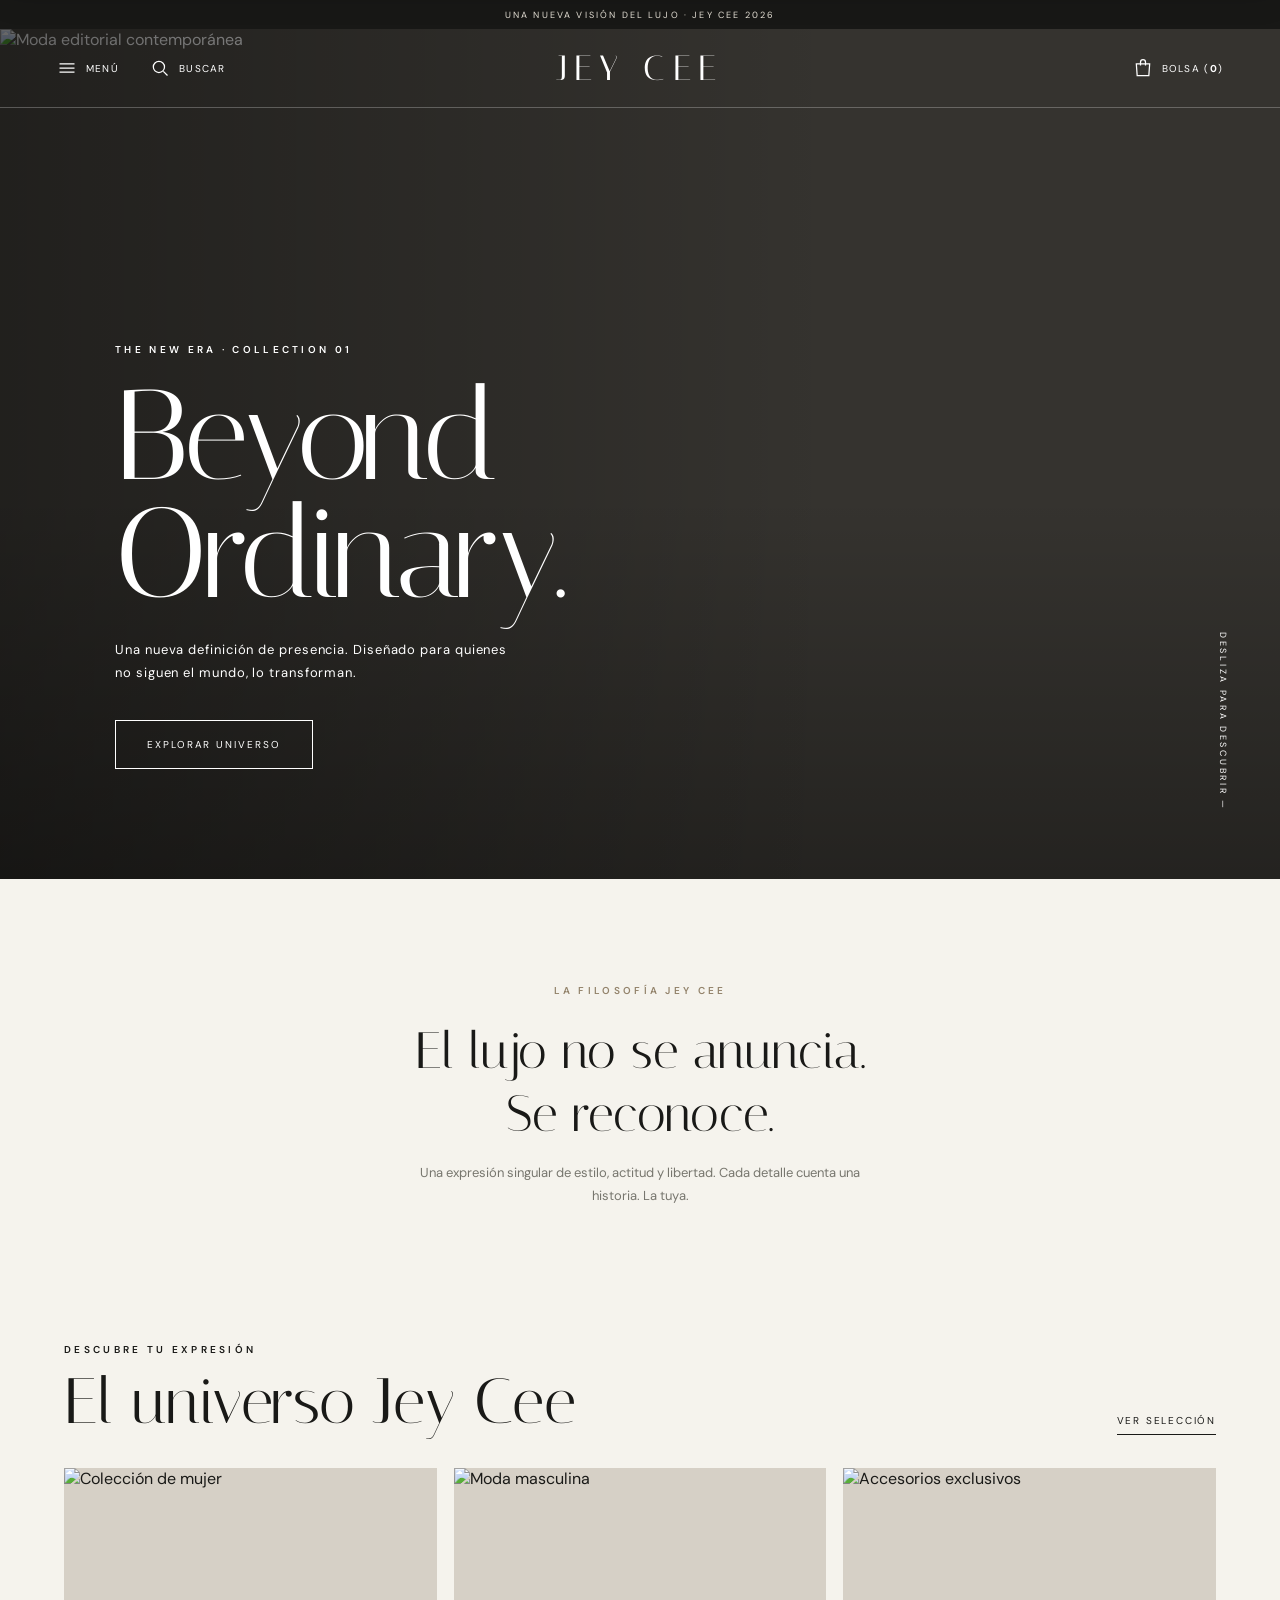
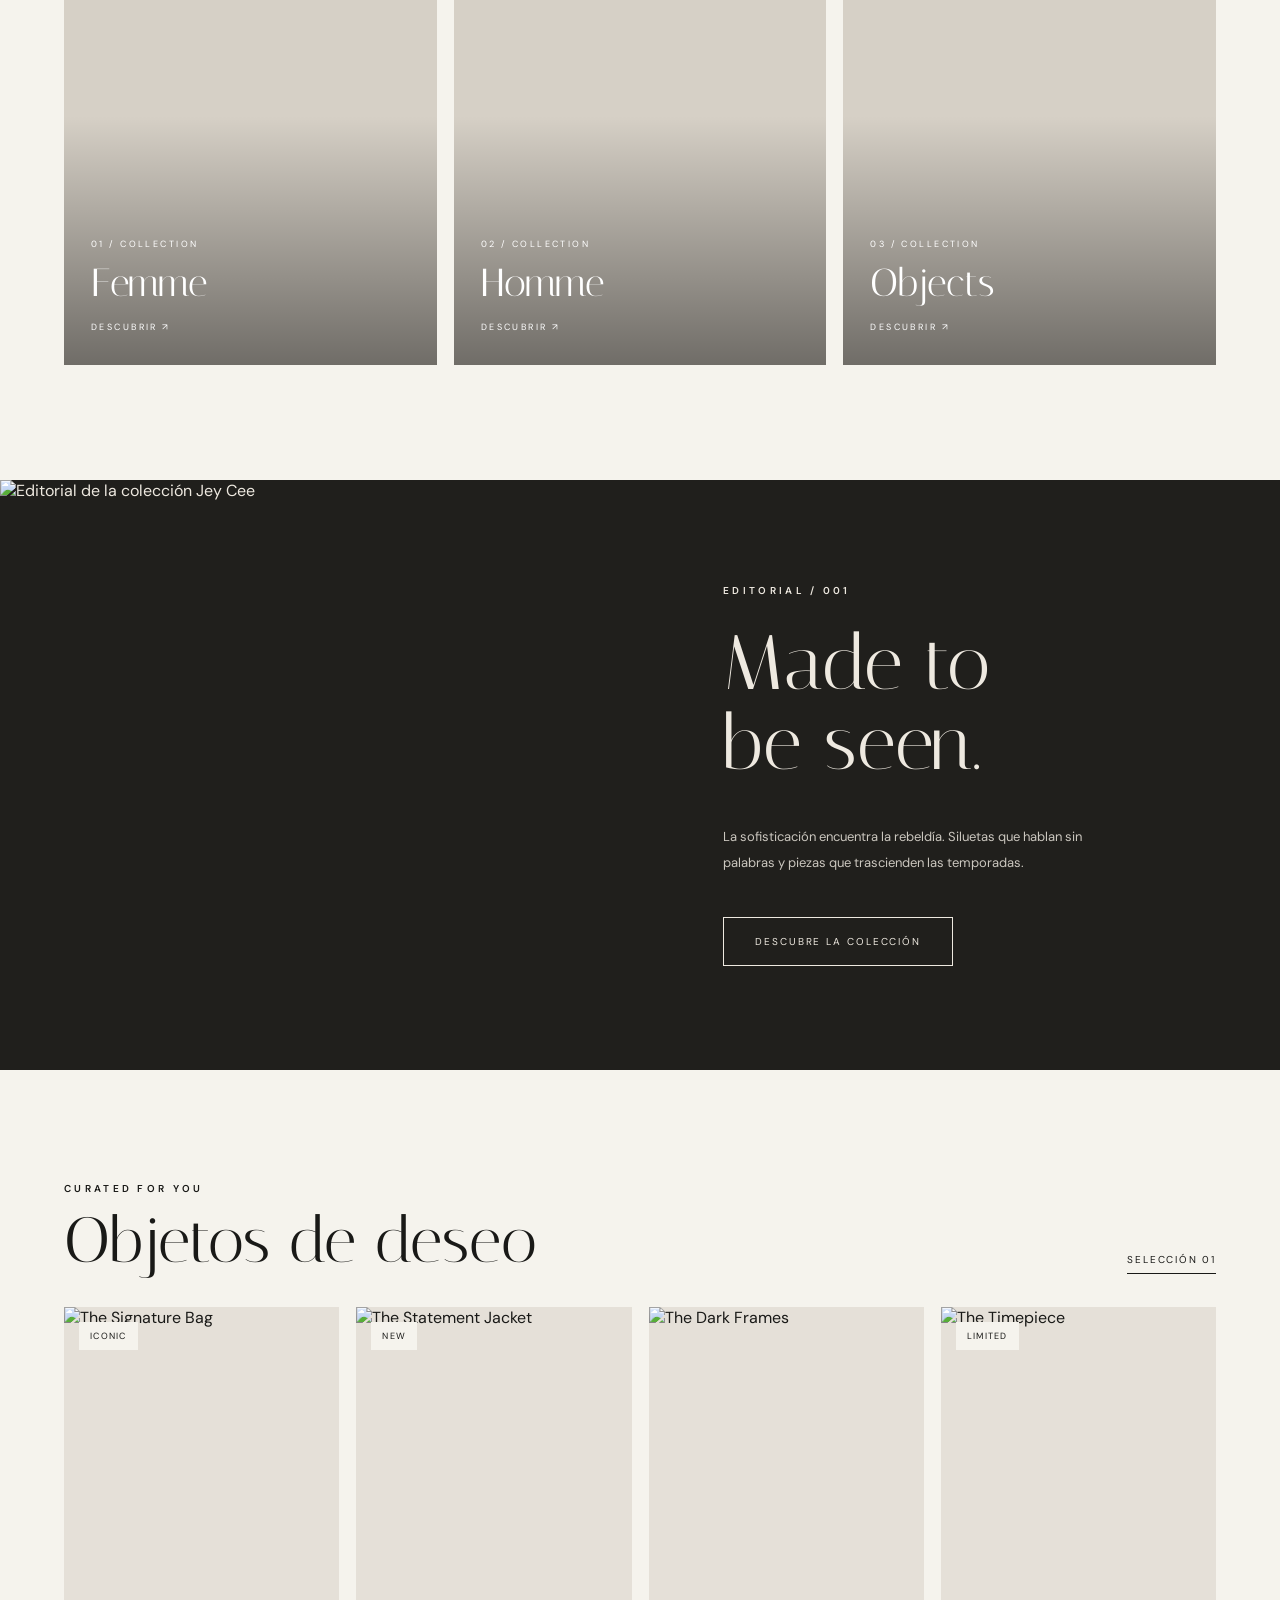
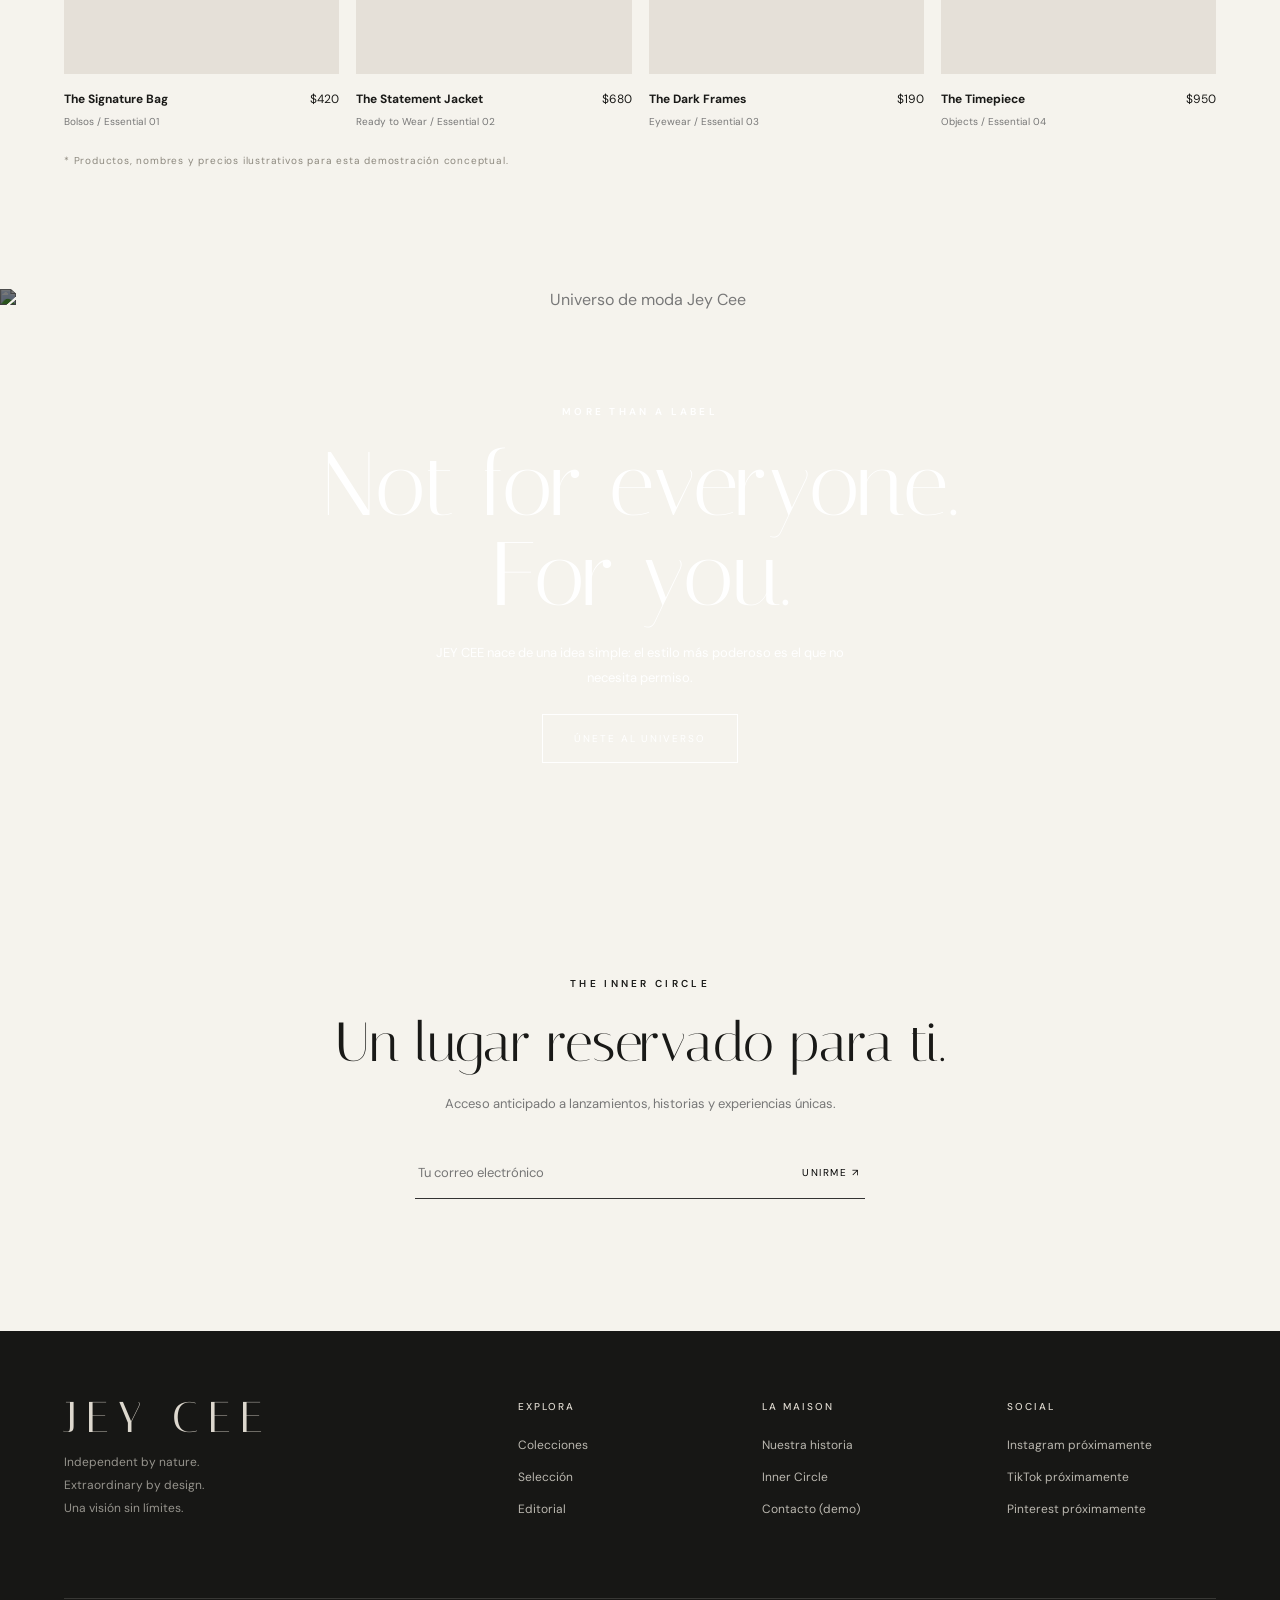
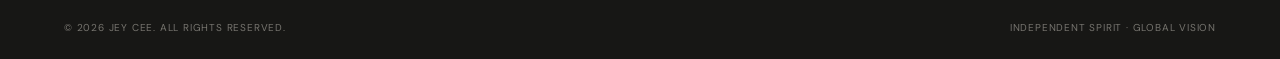
==== index.html @ bf893612 "Rename jey-cee.html to index.html" ====
<!DOCTYPE html>
<html lang="es">
<head>
<meta charset="UTF-8"><meta name="viewport" content="width=device-width, initial-scale=1"><meta name="theme-color" content="#11110f">
<title>JEY CEE — Beyond Ordinary</title>
<link rel="preconnect" href="https://fonts.googleapis.com"><link rel="preconnect" href="https://fonts.gstatic.com" crossorigin>
<link href="https://fonts.googleapis.com/css2?family=DM+Sans:wght@300;400;500;600;700&family=Italiana&display=swap" rel="stylesheet">
<style>
:root{--ink:#191917;--cream:#f5f3ed;--muted:#77766e;--line:#dedbd3;--accent:#b29a6b}*{box-sizing:border-box}html{scroll-behavior:smooth}body{margin:0;background:var(--cream);color:var(--ink);font-family:'DM Sans',sans-serif}button,a,input{font:inherit}button{cursor:pointer}a{color:inherit;text-decoration:none}img{display:block;width:100%;height:100%;object-fit:cover}.announcement{height:29px;background:#181816;color:#e7e2d7;display:flex;justify-content:center;align-items:center;font-size:9px;letter-spacing:.24em;text-transform:uppercase}.header{height:79px;position:absolute;top:29px;left:0;right:0;z-index:15;color:white;display:grid;grid-template-columns:1fr auto 1fr;align-items:center;padding:0 4.2%;border-bottom:1px solid rgba(255,255,255,.25)}.header.dark{position:fixed;top:0;background:rgba(20,20,19,.94);backdrop-filter:blur(18px);height:70px}.header-side{display:flex;gap:25px;align-items:center}.header-side.right{justify-content:flex-end}.iconbtn{border:0;background:none;color:inherit;padding:9px 3px;display:flex;align-items:center;gap:9px;font-size:10px;letter-spacing:.13em;text-transform:uppercase}.iconbtn svg{width:20px;height:20px;stroke:currentColor;fill:none;stroke-width:1.5}.wordmark{font-family:Italiana,serif;font-size:35px;letter-spacing:.21em;white-space:nowrap;line-height:1}.hero{height:min(850px,100svh);min-height:590px;position:relative;background:#35332f;overflow:hidden;color:white}.hero img{position:absolute;inset:0;filter:brightness(.65)}.hero:after{content:'';position:absolute;inset:0;background:linear-gradient(90deg,rgba(0,0,0,.38),transparent 65%),linear-gradient(0deg,rgba(0,0,0,.32),transparent 45%)}.hero-content{z-index:1;position:absolute;left:9%;bottom:13%;max-width:650px}.eyebrow{font-size:10px;font-weight:600;letter-spacing:.33em;text-transform:uppercase}.hero h1,.section-title,.editorial h2,.story h2{font-family:Italiana,serif;font-weight:400}.hero h1{font-size:clamp(68px,10vw,150px);line-height:.92;margin:21px 0 25px;letter-spacing:-.035em}.hero p{font-size:13px;line-height:1.8;letter-spacing:.07em;max-width:400px}.btn{display:inline-block;border:1px solid currentColor;background:none;color:inherit;padding:17px 31px;text-transform:uppercase;font-size:10px;letter-spacing:.19em;transition:.25s}.btn:hover{background:white;color:#161616;border-color:white}.hero .btn{margin-top:22px}.scroll-note{position:absolute;z-index:2;right:4%;bottom:8%;writing-mode:vertical-rl;font-size:9px;letter-spacing:.3em;text-transform:uppercase}.intro{padding:105px 7% 95px;text-align:center}.intro .eyebrow{color:#93836b}.intro h2{font-family:Italiana,serif;font-size:clamp(33px,4vw,57px);font-weight:400;line-height:1.23;max-width:900px;margin:23px auto 15px}.intro p{color:var(--muted);font-size:13px;line-height:1.8;max-width:490px;margin:auto}.section-head{display:flex;justify-content:space-between;align-items:end;margin-bottom:33px;gap:20px}.section-title{font-size:clamp(42px,5vw,70px);line-height:1.05;margin:12px 0 0}.underlink{font-size:10px;letter-spacing:.18em;text-transform:uppercase;border-bottom:1px solid;padding-bottom:7px;white-space:nowrap}.collections{padding:40px 5% 115px}.category-grid{display:grid;grid-template-columns:1fr 1fr 1fr;gap:17px}.category{position:relative;overflow:hidden;background:#d6d0c6;aspect-ratio:3/4}.category img{transition:transform .7s}.category:hover img{transform:scale(1.045)}.category:after{content:'';position:absolute;inset:50% 0 0;background:linear-gradient(transparent,rgba(0,0,0,.48))}.catlabel{position:absolute;bottom:30px;left:27px;color:#fff;z-index:1}.catlabel span{font-size:9px;letter-spacing:.27em}.catlabel h3{font-family:Italiana,serif;font-size:39px;font-weight:400;margin:8px 0}.editorial{display:grid;grid-template-columns:1fr 1fr;background:#201f1c;color:#eee9e0;min-height:590px}.editorial-photo{min-height:590px}.editorial-copy{padding:12% 13%;display:flex;flex-direction:column;justify-content:center}.editorial h2{font-size:clamp(55px,6vw,95px);line-height:1.04;margin:27px 0}.editorial p{font-size:13px;line-height:2;color:#cbc7bf;max-width:410px}.editorial .btn{align-self:flex-start;margin-top:28px}.products{padding:112px 5%}.product-grid{display:grid;grid-template-columns:repeat(4,1fr);gap:17px}.product-card{min-width:0}.product-img{aspect-ratio:3/4;background:#e5e0d8;overflow:hidden;position:relative}.product-img img{transition:transform .6s}.product-card:hover img{transform:scale(1.05)}.tag{position:absolute;top:15px;left:15px;background:#f5f3ed;padding:8px 11px;font-size:9px;letter-spacing:.14em;text-transform:uppercase}.quick{width:calc(100% - 24px);position:absolute;left:12px;bottom:12px;padding:13px;background:rgba(245,243,237,.93);border:none;text-transform:uppercase;font-size:9px;letter-spacing:.13em;transform:translateY(140%);transition:.25s}.product-card:hover .quick,.quick:focus{transform:translateY(0)}.product-meta{display:flex;justify-content:space-between;gap:10px;padding-top:17px;font-size:12px}.product-meta small{display:block;color:#777;font-size:10px;margin-top:8px}.story{height:590px;position:relative;color:#fff;display:flex;align-items:center;justify-content:center;text-align:center;overflow:hidden}.story img{position:absolute;inset:0;filter:brightness(.47)}.story article{position:relative;z-index:1;max-width:700px;padding:20px}.story h2{font-size:clamp(58px,7vw,99px);line-height:1;margin:22px 0}.story p{font-size:13px;line-height:1.9;max-width:410px;margin:0 auto 23px}.newsletter{padding:98px 6%;text-align:center}.newsletter h2{font-family:Italiana,serif;font-weight:400;font-size:55px;margin:20px 0}.newsletter p{color:#777;font-size:13px}.newsletter form{margin:35px auto 0;max-width:450px;display:flex;border-bottom:1px solid #333}.newsletter input{flex:1;min-width:0;border:0;outline:0;background:transparent;padding:17px 3px;font-size:13px}.newsletter button{border:0;background:none;text-transform:uppercase;letter-spacing:.15em;font-size:10px}.message{min-height:22px;font-size:12px;color:#6d5d40;margin-top:12px}.footer{background:#171715;color:#ddd8ce;padding:65px 5% 25px}.footer-grid{display:grid;grid-template-columns:2fr 1fr 1fr 1fr;gap:35px}.footer .wordmark{display:inline-block;font-size:43px}.footer p{font-size:12px;line-height:1.9;color:#96948d;max-width:310px}.footer h4{font-size:10px;letter-spacing:.2em;text-transform:uppercase;font-weight:500;margin:4px 0 24px}.footer a:not(.wordmark){display:block;font-size:12px;color:#bbb8b0;margin-bottom:16px}.footer-bottom{margin-top:65px;padding-top:22px;border-top:1px solid #383835;display:flex;justify-content:space-between;color:#77756f;font-size:10px;letter-spacing:.08em}.overlay{position:fixed;inset:0;background:rgba(0,0,0,.55);z-index:25;opacity:0;pointer-events:none;transition:.3s}.overlay.open{opacity:1;pointer-events:auto}.drawer{position:fixed;z-index:26;top:0;bottom:0;left:0;background:#f5f3ed;width:min(440px,92vw);padding:30px 38px;transform:translateX(-103%);transition:.35s;overflow:auto}.drawer.open{transform:translateX(0)}.drawer.cart{left:auto;right:0;transform:translateX(103%)}.drawer.cart.open{transform:translateX(0)}.drawer-top{display:flex;justify-content:space-between;align-items:center;padding-bottom:30px;border-bottom:1px solid var(--line)}.drawer-top .wordmark{font-size:26px}.close{border:0;background:transparent;font-size:30px;font-weight:300}.navlinks{display:flex;flex-direction:column;margin-top:40px}.navlinks a{font-family:Italiana,serif;font-size:39px;padding:16px 0;border-bottom:1px solid var(--line)}.navlinks a:hover{color:#a38d68}.drawer-note{font-size:11px;color:#8a857d;margin-top:55px;line-height:1.8}.cartlist{padding-top:25px}.cartrow{display:grid;grid-template-columns:76px 1fr auto;gap:13px;align-items:center;margin-bottom:20px;font-size:12px}.cartrow img{height:100px}.cartrow button{border:0;background:none;text-decoration:underline;font-size:10px;color:#777}.cart-total{border-top:1px solid var(--line);padding-top:20px;display:flex;justify-content:space-between;font-size:13px}.cart-hint{font-size:11px;color:#777;line-height:1.6}.searchbar{position:fixed;top:0;left:0;right:0;z-index:30;background:#f5f3ed;padding:35px 6%;transform:translateY(-110%);transition:.3s;box-shadow:0 12px 30px #0002}.searchbar.open{transform:translateY(0)}.searchbar form{display:flex;gap:15px}.searchbar input{flex:1;border:0;background:transparent;border-bottom:1px solid #999;padding:14px;font-size:19px;outline:none}.searchbar button{border:0;background:transparent}.results{font-size:12px;padding-top:18px;color:#777}.results a{display:block;padding:9px 0;color:#222}body.lock{overflow:hidden}@media(max-width:800px){.header{height:68px;padding:0 20px}.header-side{gap:9px}.iconbtn span{display:none}.wordmark{font-size:27px}.hero{min-height:640px;height:90svh}.hero img{object-position:59% center}.hero-content{left:7%;bottom:12%}.hero h1{font-size:83px}.intro{padding:80px 6%}.category-grid{grid-template-columns:1fr 1fr}.category:last-child{grid-column:1/-1;aspect-ratio:1.5}.catlabel h3{font-size:31px}.editorial{grid-template-columns:1fr}.editorial-photo{min-height:430px;height:430px}.editorial-copy{padding:75px 8%}.product-grid{grid-template-columns:1fr 1fr}.quick{transform:none}.footer-grid{grid-template-columns:1fr 1fr}.footer-grid>div:first-child{grid-column:1/-1}.section-head{align-items:start}.story{height:500px}}@media(max-width:480px){.category-grid{grid-template-columns:1fr}.category,.category:last-child{grid-column:auto;aspect-ratio:4/5}.product-grid{gap:11px}.product-meta{font-size:11px;flex-direction:column;gap:4px}.products{padding:80px 5%}.collections{padding-bottom:80px}.section-title{font-size:43px}.hero h1{font-size:68px}.footer-grid{gap:22px}.footer-bottom{gap:14px;flex-direction:column}.newsletter h2{font-size:43px}}
</style>
</head>
<body>
<div class="announcement">Una nueva visión del lujo · Jey Cee 2026</div>
<header class="header" id="header"><div class="header-side"><button class="iconbtn" aria-label="Abrir menú" onclick="openDrawer('menu')"><svg viewBox="0 0 24 24"><path d="M3 7h18M3 12h18M3 17h18"/></svg><span>Menú</span></button><button class="iconbtn" aria-label="Buscar" onclick="toggleSearch(true)"><svg viewBox="0 0 24 24"><circle cx="10.7" cy="10.7" r="6.7"/><path d="m16 16 5 5"/></svg><span>Buscar</span></button></div><a href="#inicio" class="wordmark">JEY CEE</a><div class="header-side right"><button class="iconbtn" aria-label="Mi selección" onclick="openDrawer('cart')"><svg viewBox="0 0 24 24"><path d="M4 7h16l-1 14H5L4 7ZM9 9V5a3 3 0 0 1 6 0v4"/></svg><span>Bolsa (<b id="count">0</b>)</span></button></div></header>
<main>
<section class="hero" id="inicio"><img src="https://images.unsplash.com/photo-1539109136881-3be0616acf4b?auto=format&fit=crop&w=2200&q=85" alt="Moda editorial contemporánea"><div class="hero-content"><div class="eyebrow">The new era · Collection 01</div><h1>Beyond<br>Ordinary.</h1><p>Una nueva definición de presencia. Diseñado para quienes no siguen el mundo, lo transforman.</p><a class="btn" href="#colecciones">Explorar universo</a></div><div class="scroll-note">Desliza para descubrir —</div></section>
<section class="intro"><div class="eyebrow">La filosofía Jey Cee</div><h2>El lujo no se anuncia.<br>Se reconoce.</h2><p>Una expresión singular de estilo, actitud y libertad. Cada detalle cuenta una historia. La tuya.</p></section>
<section class="collections" id="colecciones"><div class="section-head"><div><div class="eyebrow">Descubre tu expresión</div><h2 class="section-title">El universo Jey Cee</h2></div><a class="underlink" href="#productos">Ver selección</a></div><div class="category-grid"><a href="#productos" class="category"><img loading="lazy" src="https://images.unsplash.com/photo-1483985988355-763728e1935b?auto=format&fit=crop&w=850&q=85" alt="Colección de mujer"><div class="catlabel"><span>01 / COLLECTION</span><h3>Femme</h3><span>DESCUBRIR ↗</span></div></a><a href="#productos" class="category"><img loading="lazy" src="https://images.unsplash.com/photo-1617127365659-c47fa864d8bc?auto=format&fit=crop&w=850&q=85" alt="Moda masculina"><div class="catlabel"><span>02 / COLLECTION</span><h3>Homme</h3><span>DESCUBRIR ↗</span></div></a><a href="#productos" class="category"><img loading="lazy" src="https://images.unsplash.com/photo-1548036328-c9fa89d128fa?auto=format&fit=crop&w=850&q=85" alt="Accesorios exclusivos"><div class="catlabel"><span>03 / COLLECTION</span><h3>Objects</h3><span>DESCUBRIR ↗</span></div></a></div></section>
<section class="editorial" id="campana"><div class="editorial-photo"><img loading="lazy" src="https://images.unsplash.com/photo-1529139574466-a303027c1d8b?auto=format&fit=crop&w=1200&q=85" alt="Editorial de la colección Jey Cee"></div><div class="editorial-copy"><div class="eyebrow">Editorial / 001</div><h2>Made to<br>be seen.</h2><p>La sofisticación encuentra la rebeldía. Siluetas que hablan sin palabras y piezas que trascienden las temporadas.</p><a class="btn" href="#productos">Descubre la colección</a></div></section>
<section class="products" id="productos"><div class="section-head"><div><div class="eyebrow">Curated for you</div><h2 class="section-title">Objetos de deseo</h2></div><span class="underlink">Selección 01</span></div><div class="product-grid" id="productGrid"></div><p style="margin-top:26px;color:#8c887e;font-size:10px;letter-spacing:.08em">* Productos, nombres y precios ilustrativos para esta demostración conceptual.</p></section>
<section class="story" id="historia"><img loading="lazy" src="https://images.unsplash.com/photo-1483985988355-763728e1935b?auto=format&fit=crop&w=2000&q=85" alt="Universo de moda Jey Cee"><article><div class="eyebrow">More than a label</div><h2>Not for everyone.<br>For you.</h2><p>JEY CEE nace de una idea simple: el estilo más poderoso es el que no necesita permiso.</p><a class="btn" href="#newsletter">Únete al universo</a></article></section>
<section class="newsletter" id="newsletter"><div class="eyebrow">The inner circle</div><h2>Un lugar reservado para ti.</h2><p>Acceso anticipado a lanzamientos, historias y experiencias únicas.</p><form id="subscribe"><input required type="email" id="email" placeholder="Tu correo electrónico" aria-label="Correo electrónico"><button type="submit">Unirme ↗</button></form><div class="message" id="message"></div></section>
</main>
<footer class="footer"><div class="footer-grid"><div><a class="wordmark" href="#inicio">JEY CEE</a><p>Independent by nature.<br>Extraordinary by design.<br>Una visión sin límites.</p></div><div><h4>Explora</h4><a href="#colecciones">Colecciones</a><a href="#productos">Selección</a><a href="#campana">Editorial</a></div><div><h4>La maison</h4><a href="#historia">Nuestra historia</a><a href="#newsletter">Inner Circle</a><a href="mailto:hola@ejemplo.com">Contacto (demo)</a></div><div><h4>Social</h4><a href="#newsletter">Instagram próximamente</a><a href="#newsletter">TikTok próximamente</a><a href="#newsletter">Pinterest próximamente</a></div></div><div class="footer-bottom"><span>© 2026 JEY CEE. ALL RIGHTS RESERVED.</span><span>INDEPENDENT SPIRIT · GLOBAL VISION</span></div></footer>
<div class="overlay" id="overlay" onclick="closePanels()"></div>
<aside class="drawer" id="menu" aria-label="Navegación"><div class="drawer-top"><span class="wordmark">JEY CEE</span><button class="close" aria-label="Cerrar menú" onclick="closePanels()">×</button></div><nav class="navlinks"><a onclick="closePanels()" href="#inicio">Inicio</a><a onclick="closePanels()" href="#colecciones">Colecciones</a><a onclick="closePanels()" href="#productos">La selección</a><a onclick="closePanels()" href="#campana">Editorial</a><a onclick="closePanels()" href="#historia">La maison</a></nav><p class="drawer-note">El lujo es una forma de ser. No una regla que seguir.</p></aside>
<aside class="drawer cart" id="cart" aria-label="Bolsa de compras"><div class="drawer-top"><span style="font-size:17px;letter-spacing:.12em;text-transform:uppercase">Tu selección</span><button class="close" aria-label="Cerrar bolsa" onclick="closePanels()">×</button></div><div class="cartlist" id="cartlist"></div><div class="cart-total"><b>Total estimado</b><b id="total">$0</b></div><p class="cart-hint">Demostración visual: todavía no hay pagos ni pedidos reales.</p><button class="btn" style="background:#191917;color:#fff;width:100%;margin-top:15px" onclick="alert('Esta es una demostración. Para vender de verdad, conectaremos una tienda y una pasarela de pago.')">Continuar</button></aside>
<div class="searchbar" id="searchbar"><form onsubmit="runSearch(event)"><input id="searchinput" placeholder="¿Qué deseas descubrir?" aria-label="Buscar productos"><button type="submit">Buscar ↗</button><button type="button" onclick="toggleSearch(false)" aria-label="Cerrar búsqueda">✕</button></form><div class="results" id="results">Prueba: bolso, chaqueta, gafas, reloj</div></div>
<script>
const products=[{name:'The Signature Bag',sub:'Bolsos / Essential 01',price:420,img:'https://images.unsplash.com/photo-1584917865442-de89df76afd3?auto=format&fit=crop&w=750&q=85',tag:'Iconic'},{name:'The Statement Jacket',sub:'Ready to Wear / Essential 02',price:680,img:'https://images.unsplash.com/photo-1591047139829-d91aecb6caea?auto=format&fit=crop&w=750&q=85',tag:'New'},{name:'The Dark Frames',sub:'Eyewear / Essential 03',price:190,img:'https://images.unsplash.com/photo-1511499767150-a48a237f0083?auto=format&fit=crop&w=750&q=85',tag:''},{name:'The Timepiece',sub:'Objects / Essential 04',price:950,img:'https://images.unsplash.com/photo-1524592094714-0f0654e20314?auto=format&fit=crop&w=750&q=85',tag:'Limited'}];let cart=[];
const grid=document.getElementById('productGrid');grid.innerHTML=products.map((p,i)=>`<article class="product-card"><div class="product-img"><img loading="lazy" src="${p.img}" alt="${p.name}">${p.tag?`<span class="tag">${p.tag}</span>`:''}<button class="quick" onclick="addToCart(${i})">Añadir a la selección +</button></div><div class="product-meta"><div><b>${p.name}</b><small>${p.sub}</small></div><span>$${p.price}</span></div></article>`).join('');
function openDrawer(which){closePanels();document.getElementById(which).classList.add('open');document.getElementById('overlay').classList.add('open');document.body.classList.add('lock')}function closePanels(){document.querySelectorAll('.drawer,.overlay').forEach(x=>x.classList.remove('open'));document.body.classList.remove('lock')}function addToCart(i){cart.push(i);renderCart();openDrawer('cart')}function removeCart(i){cart.splice(i,1);renderCart()}function renderCart(){document.getElementById('count').textContent=cart.length;document.getElementById('cartlist').innerHTML=cart.length?cart.map((idx,i)=>`<div class="cartrow"><img src="${products[idx].img}" alt=""><div><b>${products[idx].name}</b><p>$${products[idx].price}</p><button onclick="removeCart(${i})">Quitar</button></div></div>`).join(''):'<p style="color:#777;font-size:13px">Tu bolsa está vacía. Descubre algo extraordinario.</p>';document.getElementById('total').textContent='$'+cart.reduce((n,idx)=>n+products[idx].price,0).toLocaleString('en-US')};renderCart();
function toggleSearch(open){document.getElementById('searchbar').classList.toggle('open',open);if(open)document.getElementById('searchinput').focus()}function runSearch(e){e.preventDefault();let q=document.getElementById('searchinput').value.toLowerCase().trim();let matches=products.filter(p=>(p.name+' '+p.sub).toLowerCase().includes(q));document.getElementById('results').innerHTML=matches.length?matches.map(p=>`<a href="#productos" onclick="toggleSearch(false)">${p.name} · $${p.price} ↗</a>`).join(''):'No se encontraron piezas. Prueba otra búsqueda.'}
document.getElementById('subscribe').addEventListener('submit',e=>{e.preventDefault();document.getElementById('message').textContent='¡Gracias! Esta es una demo; para recibir novedades hay que conectar el formulario a un servicio real.';e.target.reset()});window.addEventListener('scroll',()=>document.getElementById('header').classList.toggle('dark',scrollY>120),{passive:true});document.addEventListener('keydown',e=>{if(e.key==='Escape'){closePanels();toggleSearch(false)}});
</script></body></html>
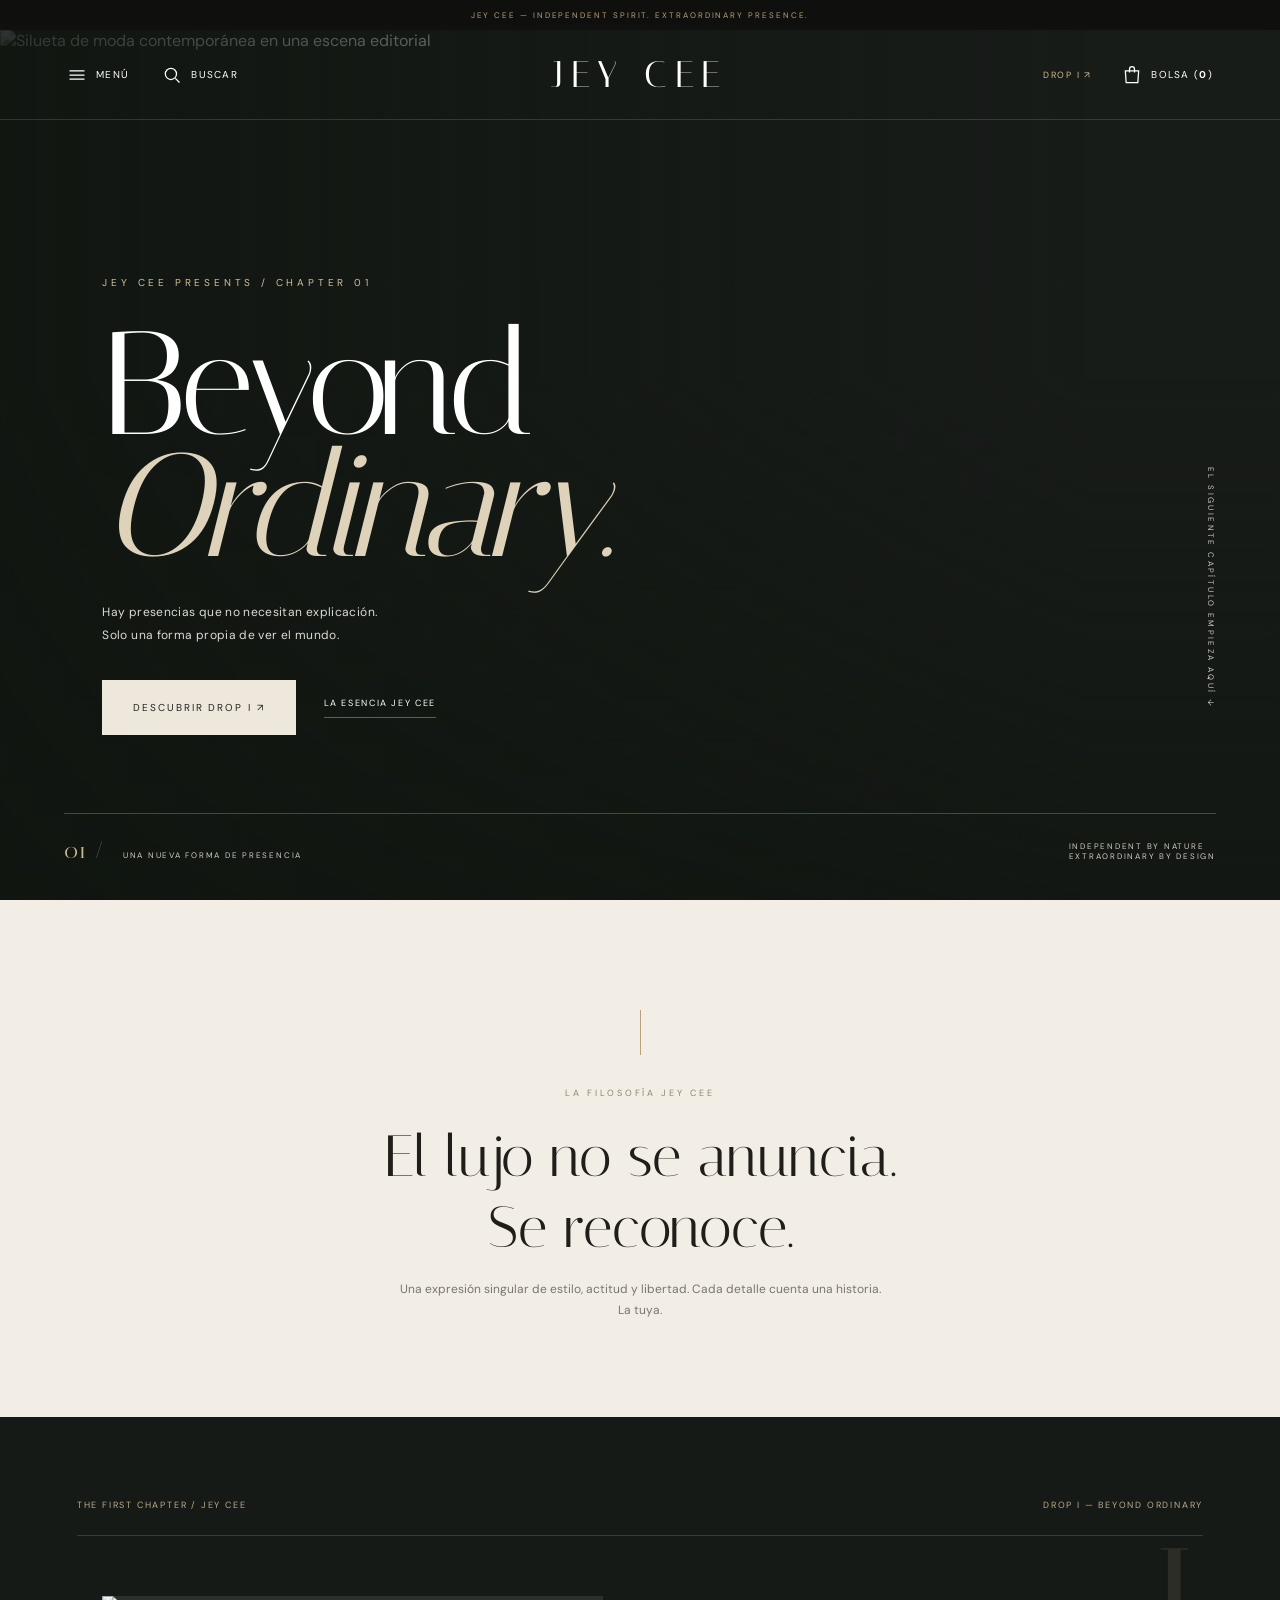
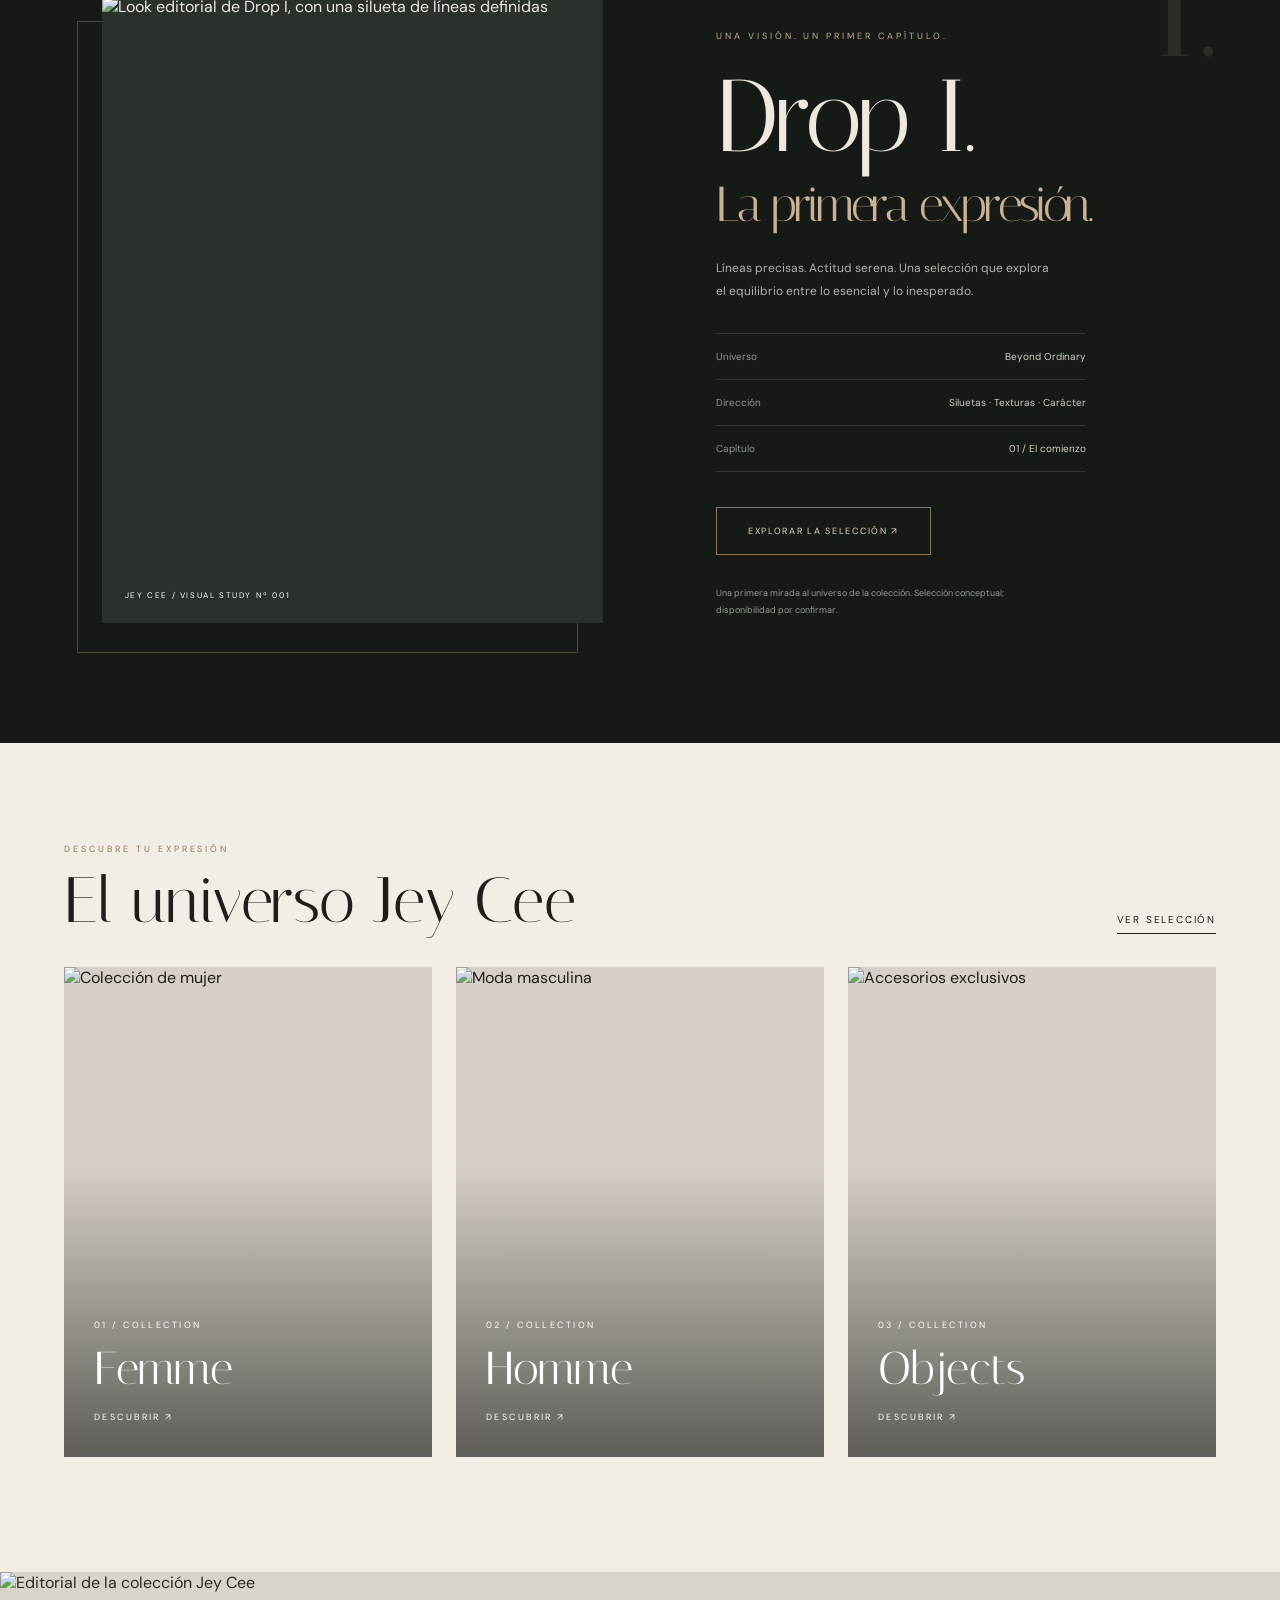
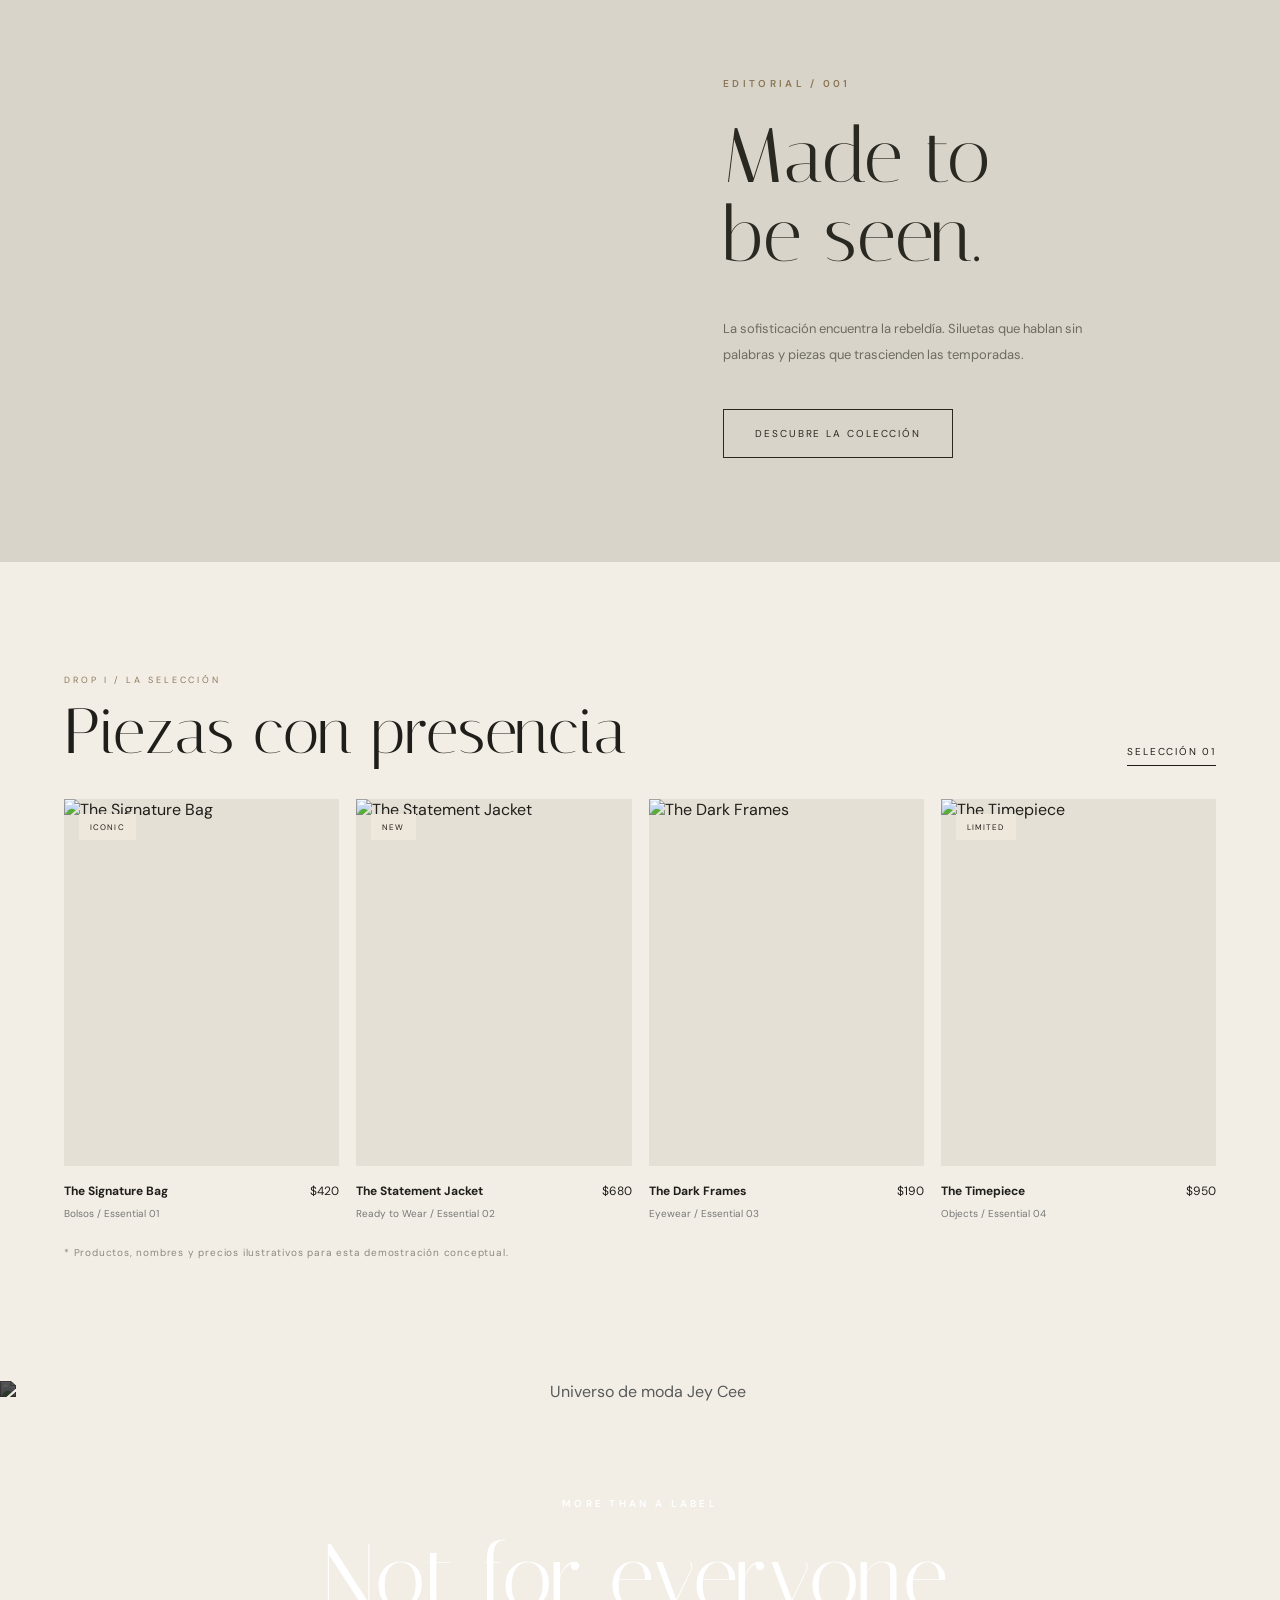
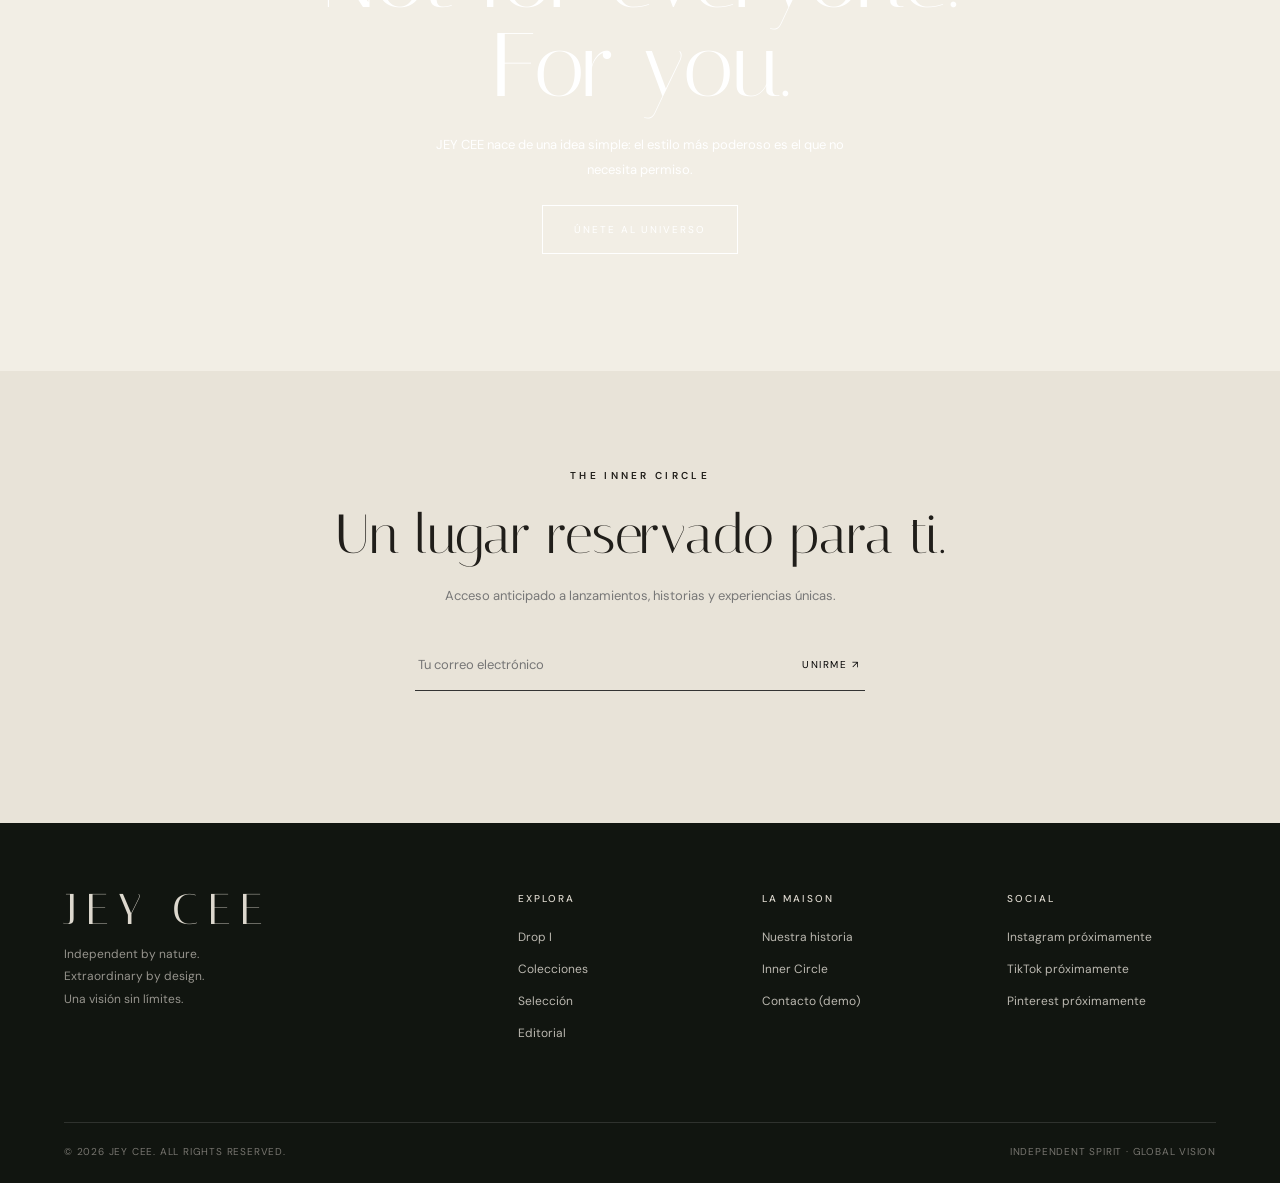
==== commit 732117b6: "Design editorial homepage and premium Drop I section" ====
--- a/index.html
+++ b/index.html
@@ -8,22 +8,34 @@
 <style>
 :root{--ink:#191917;--cream:#f5f3ed;--muted:#77766e;--line:#dedbd3;--accent:#b29a6b}*{box-sizing:border-box}html{scroll-behavior:smooth}body{margin:0;background:var(--cream);color:var(--ink);font-family:'DM Sans',sans-serif}button,a,input{font:inherit}button{cursor:pointer}a{color:inherit;text-decoration:none}img{display:block;width:100%;height:100%;object-fit:cover}.announcement{height:29px;background:#181816;color:#e7e2d7;display:flex;justify-content:center;align-items:center;font-size:9px;letter-spacing:.24em;text-transform:uppercase}.header{height:79px;position:absolute;top:29px;left:0;right:0;z-index:15;color:white;display:grid;grid-template-columns:1fr auto 1fr;align-items:center;padding:0 4.2%;border-bottom:1px solid rgba(255,255,255,.25)}.header.dark{position:fixed;top:0;background:rgba(20,20,19,.94);backdrop-filter:blur(18px);height:70px}.header-side{display:flex;gap:25px;align-items:center}.header-side.right{justify-content:flex-end}.iconbtn{border:0;background:none;color:inherit;padding:9px 3px;display:flex;align-items:center;gap:9px;font-size:10px;letter-spacing:.13em;text-transform:uppercase}.iconbtn svg{width:20px;height:20px;stroke:currentColor;fill:none;stroke-width:1.5}.wordmark{font-family:Italiana,serif;font-size:35px;letter-spacing:.21em;white-space:nowrap;line-height:1}.hero{height:min(850px,100svh);min-height:590px;position:relative;background:#35332f;overflow:hidden;color:white}.hero img{position:absolute;inset:0;filter:brightness(.65)}.hero:after{content:'';position:absolute;inset:0;background:linear-gradient(90deg,rgba(0,0,0,.38),transparent 65%),linear-gradient(0deg,rgba(0,0,0,.32),transparent 45%)}.hero-content{z-index:1;position:absolute;left:9%;bottom:13%;max-width:650px}.eyebrow{font-size:10px;font-weight:600;letter-spacing:.33em;text-transform:uppercase}.hero h1,.section-title,.editorial h2,.story h2{font-family:Italiana,serif;font-weight:400}.hero h1{font-size:clamp(68px,10vw,150px);line-height:.92;margin:21px 0 25px;letter-spacing:-.035em}.hero p{font-size:13px;line-height:1.8;letter-spacing:.07em;max-width:400px}.btn{display:inline-block;border:1px solid currentColor;background:none;color:inherit;padding:17px 31px;text-transform:uppercase;font-size:10px;letter-spacing:.19em;transition:.25s}.btn:hover{background:white;color:#161616;border-color:white}.hero .btn{margin-top:22px}.scroll-note{position:absolute;z-index:2;right:4%;bottom:8%;writing-mode:vertical-rl;font-size:9px;letter-spacing:.3em;text-transform:uppercase}.intro{padding:105px 7% 95px;text-align:center}.intro .eyebrow{color:#93836b}.intro h2{font-family:Italiana,serif;font-size:clamp(33px,4vw,57px);font-weight:400;line-height:1.23;max-width:900px;margin:23px auto 15px}.intro p{color:var(--muted);font-size:13px;line-height:1.8;max-width:490px;margin:auto}.section-head{display:flex;justify-content:space-between;align-items:end;margin-bottom:33px;gap:20px}.section-title{font-size:clamp(42px,5vw,70px);line-height:1.05;margin:12px 0 0}.underlink{font-size:10px;letter-spacing:.18em;text-transform:uppercase;border-bottom:1px solid;padding-bottom:7px;white-space:nowrap}.collections{padding:40px 5% 115px}.category-grid{display:grid;grid-template-columns:1fr 1fr 1fr;gap:17px}.category{position:relative;overflow:hidden;background:#d6d0c6;aspect-ratio:3/4}.category img{transition:transform .7s}.category:hover img{transform:scale(1.045)}.category:after{content:'';position:absolute;inset:50% 0 0;background:linear-gradient(transparent,rgba(0,0,0,.48))}.catlabel{position:absolute;bottom:30px;left:27px;color:#fff;z-index:1}.catlabel span{font-size:9px;letter-spacing:.27em}.catlabel h3{font-family:Italiana,serif;font-size:39px;font-weight:400;margin:8px 0}.editorial{display:grid;grid-template-columns:1fr 1fr;background:#201f1c;color:#eee9e0;min-height:590px}.editorial-photo{min-height:590px}.editorial-copy{padding:12% 13%;display:flex;flex-direction:column;justify-content:center}.editorial h2{font-size:clamp(55px,6vw,95px);line-height:1.04;margin:27px 0}.editorial p{font-size:13px;line-height:2;color:#cbc7bf;max-width:410px}.editorial .btn{align-self:flex-start;margin-top:28px}.products{padding:112px 5%}.product-grid{display:grid;grid-template-columns:repeat(4,1fr);gap:17px}.product-card{min-width:0}.product-img{aspect-ratio:3/4;background:#e5e0d8;overflow:hidden;position:relative}.product-img img{transition:transform .6s}.product-card:hover img{transform:scale(1.05)}.tag{position:absolute;top:15px;left:15px;background:#f5f3ed;padding:8px 11px;font-size:9px;letter-spacing:.14em;text-transform:uppercase}.quick{width:calc(100% - 24px);position:absolute;left:12px;bottom:12px;padding:13px;background:rgba(245,243,237,.93);border:none;text-transform:uppercase;font-size:9px;letter-spacing:.13em;transform:translateY(140%);transition:.25s}.product-card:hover .quick,.quick:focus{transform:translateY(0)}.product-meta{display:flex;justify-content:space-between;gap:10px;padding-top:17px;font-size:12px}.product-meta small{display:block;color:#777;font-size:10px;margin-top:8px}.story{height:590px;position:relative;color:#fff;display:flex;align-items:center;justify-content:center;text-align:center;overflow:hidden}.story img{position:absolute;inset:0;filter:brightness(.47)}.story article{position:relative;z-index:1;max-width:700px;padding:20px}.story h2{font-size:clamp(58px,7vw,99px);line-height:1;margin:22px 0}.story p{font-size:13px;line-height:1.9;max-width:410px;margin:0 auto 23px}.newsletter{padding:98px 6%;text-align:center}.newsletter h2{font-family:Italiana,serif;font-weight:400;font-size:55px;margin:20px 0}.newsletter p{color:#777;font-size:13px}.newsletter form{margin:35px auto 0;max-width:450px;display:flex;border-bottom:1px solid #333}.newsletter input{flex:1;min-width:0;border:0;outline:0;background:transparent;padding:17px 3px;font-size:13px}.newsletter button{border:0;background:none;text-transform:uppercase;letter-spacing:.15em;font-size:10px}.message{min-height:22px;font-size:12px;color:#6d5d40;margin-top:12px}.footer{background:#171715;color:#ddd8ce;padding:65px 5% 25px}.footer-grid{display:grid;grid-template-columns:2fr 1fr 1fr 1fr;gap:35px}.footer .wordmark{display:inline-block;font-size:43px}.footer p{font-size:12px;line-height:1.9;color:#96948d;max-width:310px}.footer h4{font-size:10px;letter-spacing:.2em;text-transform:uppercase;font-weight:500;margin:4px 0 24px}.footer a:not(.wordmark){display:block;font-size:12px;color:#bbb8b0;margin-bottom:16px}.footer-bottom{margin-top:65px;padding-top:22px;border-top:1px solid #383835;display:flex;justify-content:space-between;color:#77756f;font-size:10px;letter-spacing:.08em}.overlay{position:fixed;inset:0;background:rgba(0,0,0,.55);z-index:25;opacity:0;pointer-events:none;transition:.3s}.overlay.open{opacity:1;pointer-events:auto}.drawer{position:fixed;z-index:26;top:0;bottom:0;left:0;background:#f5f3ed;width:min(440px,92vw);padding:30px 38px;transform:translateX(-103%);transition:.35s;overflow:auto}.drawer.open{transform:translateX(0)}.drawer.cart{left:auto;right:0;transform:translateX(103%)}.drawer.cart.open{transform:translateX(0)}.drawer-top{display:flex;justify-content:space-between;align-items:center;padding-bottom:30px;border-bottom:1px solid var(--line)}.drawer-top .wordmark{font-size:26px}.close{border:0;background:transparent;font-size:30px;font-weight:300}.navlinks{display:flex;flex-direction:column;margin-top:40px}.navlinks a{font-family:Italiana,serif;font-size:39px;padding:16px 0;border-bottom:1px solid var(--line)}.navlinks a:hover{color:#a38d68}.drawer-note{font-size:11px;color:#8a857d;margin-top:55px;line-height:1.8}.cartlist{padding-top:25px}.cartrow{display:grid;grid-template-columns:76px 1fr auto;gap:13px;align-items:center;margin-bottom:20px;font-size:12px}.cartrow img{height:100px}.cartrow button{border:0;background:none;text-decoration:underline;font-size:10px;color:#777}.cart-total{border-top:1px solid var(--line);padding-top:20px;display:flex;justify-content:space-between;font-size:13px}.cart-hint{font-size:11px;color:#777;line-height:1.6}.searchbar{position:fixed;top:0;left:0;right:0;z-index:30;background:#f5f3ed;padding:35px 6%;transform:translateY(-110%);transition:.3s;box-shadow:0 12px 30px #0002}.searchbar.open{transform:translateY(0)}.searchbar form{display:flex;gap:15px}.searchbar input{flex:1;border:0;background:transparent;border-bottom:1px solid #999;padding:14px;font-size:19px;outline:none}.searchbar button{border:0;background:transparent}.results{font-size:12px;padding-top:18px;color:#777}.results a{display:block;padding:9px 0;color:#222}body.lock{overflow:hidden}@media(max-width:800px){.header{height:68px;padding:0 20px}.header-side{gap:9px}.iconbtn span{display:none}.wordmark{font-size:27px}.hero{min-height:640px;height:90svh}.hero img{object-position:59% center}.hero-content{left:7%;bottom:12%}.hero h1{font-size:83px}.intro{padding:80px 6%}.category-grid{grid-template-columns:1fr 1fr}.category:last-child{grid-column:1/-1;aspect-ratio:1.5}.catlabel h3{font-size:31px}.editorial{grid-template-columns:1fr}.editorial-photo{min-height:430px;height:430px}.editorial-copy{padding:75px 8%}.product-grid{grid-template-columns:1fr 1fr}.quick{transform:none}.footer-grid{grid-template-columns:1fr 1fr}.footer-grid>div:first-child{grid-column:1/-1}.section-head{align-items:start}.story{height:500px}}@media(max-width:480px){.category-grid{grid-template-columns:1fr}.category,.category:last-child{grid-column:auto;aspect-ratio:4/5}.product-grid{gap:11px}.product-meta{font-size:11px;flex-direction:column;gap:4px}.products{padding:80px 5%}.collections{padding-bottom:80px}.section-title{font-size:43px}.hero h1{font-size:68px}.footer-grid{gap:22px}.footer-bottom{gap:14px;flex-direction:column}.newsletter h2{font-size:43px}}
 </style>
+<link rel="stylesheet" href="assets/editorial.css">
+<script src="assets/editorial.js" defer></script>
+<meta name="description" content="El universo Jey Cee. Descubre Drop I: una visión de estilo, presencia y libertad más allá de lo ordinario.">
 </head>
 <body>
-<div class="announcement">Una nueva visión del lujo · Jey Cee 2026</div>
-<header class="header" id="header"><div class="header-side"><button class="iconbtn" aria-label="Abrir menú" onclick="openDrawer('menu')"><svg viewBox="0 0 24 24"><path d="M3 7h18M3 12h18M3 17h18"/></svg><span>Menú</span></button><button class="iconbtn" aria-label="Buscar" onclick="toggleSearch(true)"><svg viewBox="0 0 24 24"><circle cx="10.7" cy="10.7" r="6.7"/><path d="m16 16 5 5"/></svg><span>Buscar</span></button></div><a href="#inicio" class="wordmark">JEY CEE</a><div class="header-side right"><button class="iconbtn" aria-label="Mi selección" onclick="openDrawer('cart')"><svg viewBox="0 0 24 24"><path d="M4 7h16l-1 14H5L4 7ZM9 9V5a3 3 0 0 1 6 0v4"/></svg><span>Bolsa (<b id="count">0</b>)</span></button></div></header>
-<main>
-<section class="hero" id="inicio"><img src="https://images.unsplash.com/photo-1539109136881-3be0616acf4b?auto=format&fit=crop&w=2200&q=85" alt="Moda editorial contemporánea"><div class="hero-content"><div class="eyebrow">The new era · Collection 01</div><h1>Beyond<br>Ordinary.</h1><p>Una nueva definición de presencia. Diseñado para quienes no siguen el mundo, lo transforman.</p><a class="btn" href="#colecciones">Explorar universo</a></div><div class="scroll-note">Desliza para descubrir —</div></section>
-<section class="intro"><div class="eyebrow">La filosofía Jey Cee</div><h2>El lujo no se anuncia.<br>Se reconoce.</h2><p>Una expresión singular de estilo, actitud y libertad. Cada detalle cuenta una historia. La tuya.</p></section>
+<a class="skip-link" href="#contenido">Saltar al contenido</a>
+<div class="announcement">JEY CEE — Independent spirit. Extraordinary presence.</div>
+<header class="header" id="header"><div class="header-side"><button class="iconbtn" aria-label="Abrir menú" onclick="openDrawer('menu')"><svg viewBox="0 0 24 24"><path d="M3 7h18M3 12h18M3 17h18"/></svg><span>Menú</span></button><button class="iconbtn" aria-label="Buscar" onclick="toggleSearch(true)"><svg viewBox="0 0 24 24"><circle cx="10.7" cy="10.7" r="6.7"/><path d="m16 16 5 5"/></svg><span>Buscar</span></button></div><a href="#inicio" class="wordmark">JEY CEE</a><div class="header-side right"><a class="header-drop" href="#drop-i">Drop I ↗</a><button class="iconbtn" aria-label="Mi selección" onclick="openDrawer('cart')"><svg viewBox="0 0 24 24"><path d="M4 7h16l-1 14H5L4 7ZM9 9V5a3 3 0 0 1 6 0v4"/></svg><span>Bolsa (<b id="count">0</b>)</span></button></div></header>
+<main id="contenido">
+<section class="hero" id="inicio" aria-labelledby="hero-title"><img fetchpriority="high" src="https://images.unsplash.com/photo-1539109136881-3be0616acf4b?auto=format&amp;fit=crop&amp;w=2200&amp;q=85" alt="Silueta de moda contemporánea en una escena editorial"><div class="hero-content"><div class="eyebrow">Jey Cee presents / Chapter 01</div><h1 id="hero-title">Beyond<br><em>Ordinary.</em></h1><p>Hay presencias que no necesitan explicación.<br>Solo una forma propia de ver el mundo.</p><div class="hero-actions"><a class="btn" href="#drop-i">Descubrir Drop I ↗</a><a class="underlink" href="#historia">La esencia Jey Cee</a></div></div><div class="scroll-note">El siguiente capítulo empieza aquí ↓</div><div class="hero-index"><span><b>01 /</b> UNA NUEVA FORMA DE PRESENCIA</span><span>INDEPENDENT BY NATURE<br>EXTRAORDINARY BY DESIGN</span></div></section>
+<section class="intro"><div class="intro-rule" aria-hidden="true"></div><div class="eyebrow">La filosofía Jey Cee</div><h2>El lujo no se anuncia.<br>Se reconoce.</h2><p>Una expresión singular de estilo, actitud y libertad. Cada detalle cuenta una historia. La tuya.</p></section>
+<section class="drop" id="drop-i" aria-labelledby="drop-title">
+  <div class="drop-heading"><span>The first chapter / Jey Cee</span><span>Drop I — Beyond Ordinary</span></div>
+  <span class="drop-number" aria-hidden="true">I.</span>
+  <div class="drop-layout">
+    <div class="drop-visual"><figure><img loading="lazy" src="https://images.unsplash.com/photo-1529139574466-a303027c1d8b?auto=format&amp;fit=crop&amp;w=1200&amp;q=85" alt="Look editorial de Drop I, con una silueta de líneas definidas"><figcaption>JEY CEE / VISUAL STUDY Nº 001</figcaption></figure></div>
+    <div class="drop-copy"><div class="eyebrow">Una visión. Un primer capítulo.</div><h2 id="drop-title">Drop I.<span>La primera expresión.</span></h2><p>Líneas precisas. Actitud serena. Una selección que explora el equilibrio entre lo esencial y lo inesperado.</p><dl class="drop-details"><div><dt>Universo</dt><dd>Beyond Ordinary</dd></div><div><dt>Dirección</dt><dd>Siluetas · Texturas · Carácter</dd></div><div><dt>Capítulo</dt><dd>01 / El comienzo</dd></div></dl><a class="btn" href="#productos">Explorar la selección ↗</a><p class="drop-footnote">Una primera mirada al universo de la colección. Selección conceptual; disponibilidad por confirmar.</p></div>
+  </div>
+</section>
 <section class="collections" id="colecciones"><div class="section-head"><div><div class="eyebrow">Descubre tu expresión</div><h2 class="section-title">El universo Jey Cee</h2></div><a class="underlink" href="#productos">Ver selección</a></div><div class="category-grid"><a href="#productos" class="category"><img loading="lazy" src="https://images.unsplash.com/photo-1483985988355-763728e1935b?auto=format&fit=crop&w=850&q=85" alt="Colección de mujer"><div class="catlabel"><span>01 / COLLECTION</span><h3>Femme</h3><span>DESCUBRIR ↗</span></div></a><a href="#productos" class="category"><img loading="lazy" src="https://images.unsplash.com/photo-1617127365659-c47fa864d8bc?auto=format&fit=crop&w=850&q=85" alt="Moda masculina"><div class="catlabel"><span>02 / COLLECTION</span><h3>Homme</h3><span>DESCUBRIR ↗</span></div></a><a href="#productos" class="category"><img loading="lazy" src="https://images.unsplash.com/photo-1548036328-c9fa89d128fa?auto=format&fit=crop&w=850&q=85" alt="Accesorios exclusivos"><div class="catlabel"><span>03 / COLLECTION</span><h3>Objects</h3><span>DESCUBRIR ↗</span></div></a></div></section>
 <section class="editorial" id="campana"><div class="editorial-photo"><img loading="lazy" src="https://images.unsplash.com/photo-1529139574466-a303027c1d8b?auto=format&fit=crop&w=1200&q=85" alt="Editorial de la colección Jey Cee"></div><div class="editorial-copy"><div class="eyebrow">Editorial / 001</div><h2>Made to<br>be seen.</h2><p>La sofisticación encuentra la rebeldía. Siluetas que hablan sin palabras y piezas que trascienden las temporadas.</p><a class="btn" href="#productos">Descubre la colección</a></div></section>
-<section class="products" id="productos"><div class="section-head"><div><div class="eyebrow">Curated for you</div><h2 class="section-title">Objetos de deseo</h2></div><span class="underlink">Selección 01</span></div><div class="product-grid" id="productGrid"></div><p style="margin-top:26px;color:#8c887e;font-size:10px;letter-spacing:.08em">* Productos, nombres y precios ilustrativos para esta demostración conceptual.</p></section>
+<section class="products" id="productos"><div class="section-head"><div><div class="eyebrow">Drop I / La selección</div><h2 class="section-title">Piezas con presencia</h2></div><span class="underlink">Selección 01</span></div><div class="product-grid" id="productGrid"></div><p style="margin-top:26px;color:#8c887e;font-size:10px;letter-spacing:.08em">* Productos, nombres y precios ilustrativos para esta demostración conceptual.</p></section>
 <section class="story" id="historia"><img loading="lazy" src="https://images.unsplash.com/photo-1483985988355-763728e1935b?auto=format&fit=crop&w=2000&q=85" alt="Universo de moda Jey Cee"><article><div class="eyebrow">More than a label</div><h2>Not for everyone.<br>For you.</h2><p>JEY CEE nace de una idea simple: el estilo más poderoso es el que no necesita permiso.</p><a class="btn" href="#newsletter">Únete al universo</a></article></section>
 <section class="newsletter" id="newsletter"><div class="eyebrow">The inner circle</div><h2>Un lugar reservado para ti.</h2><p>Acceso anticipado a lanzamientos, historias y experiencias únicas.</p><form id="subscribe"><input required type="email" id="email" placeholder="Tu correo electrónico" aria-label="Correo electrónico"><button type="submit">Unirme ↗</button></form><div class="message" id="message"></div></section>
 </main>
-<footer class="footer"><div class="footer-grid"><div><a class="wordmark" href="#inicio">JEY CEE</a><p>Independent by nature.<br>Extraordinary by design.<br>Una visión sin límites.</p></div><div><h4>Explora</h4><a href="#colecciones">Colecciones</a><a href="#productos">Selección</a><a href="#campana">Editorial</a></div><div><h4>La maison</h4><a href="#historia">Nuestra historia</a><a href="#newsletter">Inner Circle</a><a href="mailto:hola@ejemplo.com">Contacto (demo)</a></div><div><h4>Social</h4><a href="#newsletter">Instagram próximamente</a><a href="#newsletter">TikTok próximamente</a><a href="#newsletter">Pinterest próximamente</a></div></div><div class="footer-bottom"><span>© 2026 JEY CEE. ALL RIGHTS RESERVED.</span><span>INDEPENDENT SPIRIT · GLOBAL VISION</span></div></footer>
+<footer class="footer"><div class="footer-grid"><div><a class="wordmark" href="#inicio">JEY CEE</a><p>Independent by nature.<br>Extraordinary by design.<br>Una visión sin límites.</p></div><div><h4>Explora</h4><a href="#drop-i">Drop I</a><a href="#colecciones">Colecciones</a><a href="#productos">Selección</a><a href="#campana">Editorial</a></div><div><h4>La maison</h4><a href="#historia">Nuestra historia</a><a href="#newsletter">Inner Circle</a><a href="mailto:hola@ejemplo.com">Contacto (demo)</a></div><div><h4>Social</h4><a href="#newsletter">Instagram próximamente</a><a href="#newsletter">TikTok próximamente</a><a href="#newsletter">Pinterest próximamente</a></div></div><div class="footer-bottom"><span>© 2026 JEY CEE. ALL RIGHTS RESERVED.</span><span>INDEPENDENT SPIRIT · GLOBAL VISION</span></div></footer>
 <div class="overlay" id="overlay" onclick="closePanels()"></div>
-<aside class="drawer" id="menu" aria-label="Navegación"><div class="drawer-top"><span class="wordmark">JEY CEE</span><button class="close" aria-label="Cerrar menú" onclick="closePanels()">×</button></div><nav class="navlinks"><a onclick="closePanels()" href="#inicio">Inicio</a><a onclick="closePanels()" href="#colecciones">Colecciones</a><a onclick="closePanels()" href="#productos">La selección</a><a onclick="closePanels()" href="#campana">Editorial</a><a onclick="closePanels()" href="#historia">La maison</a></nav><p class="drawer-note">El lujo es una forma de ser. No una regla que seguir.</p></aside>
+<aside class="drawer" id="menu" aria-label="Navegación"><div class="drawer-top"><span class="wordmark">JEY CEE</span><button class="close" aria-label="Cerrar menú" onclick="closePanels()">×</button></div><nav class="navlinks"><a onclick="closePanels()" href="#inicio">Inicio</a><a onclick="closePanels()" href="#drop-i">Drop I</a><a onclick="closePanels()" href="#colecciones">Colecciones</a><a onclick="closePanels()" href="#productos">La selección</a><a onclick="closePanels()" href="#campana">Editorial</a><a onclick="closePanels()" href="#historia">La maison</a></nav><p class="drawer-note">El lujo es una forma de ser. No una regla que seguir.</p></aside>
 <aside class="drawer cart" id="cart" aria-label="Bolsa de compras"><div class="drawer-top"><span style="font-size:17px;letter-spacing:.12em;text-transform:uppercase">Tu selección</span><button class="close" aria-label="Cerrar bolsa" onclick="closePanels()">×</button></div><div class="cartlist" id="cartlist"></div><div class="cart-total"><b>Total estimado</b><b id="total">$0</b></div><p class="cart-hint">Demostración visual: todavía no hay pagos ni pedidos reales.</p><button class="btn" style="background:#191917;color:#fff;width:100%;margin-top:15px" onclick="alert('Esta es una demostración. Para vender de verdad, conectaremos una tienda y una pasarela de pago.')">Continuar</button></aside>
 <div class="searchbar" id="searchbar"><form onsubmit="runSearch(event)"><input id="searchinput" placeholder="¿Qué deseas descubrir?" aria-label="Buscar productos"><button type="submit">Buscar ↗</button><button type="button" onclick="toggleSearch(false)" aria-label="Cerrar búsqueda">✕</button></form><div class="results" id="results">Prueba: bolso, chaqueta, gafas, reloj</div></div>
 <script>
--- a/assets/editorial.css
+++ b/assets/editorial.css
@@ -0,0 +1,8 @@
+/* JEY CEE / Drop I — editorial direction */
+:root{--cream:#f2eee5;--ink:#201e1a;--accent:#b9a17b}
+::selection{background:#b9a17b;color:#111}a,button,input{touch-action:manipulation}a:focus-visible,button:focus-visible,input:focus-visible{outline:2px solid #b9a17b;outline-offset:6px}section[id]{scroll-margin-top:90px}.announcement{background:#10110f;color:#b9a17b;font-size:8px;height:30px}.header{top:30px;height:90px;padding:0 5%;border-color:#ffffff24}.wordmark{font-size:37px}.header.dark{background:#121310ed}.header-drop{font-size:9px;letter-spacing:.2em;text-transform:uppercase;color:#d1b98e}.header-side{gap:27px}.hero{height:calc(100svh - 30px);min-height:720px;max-height:1100px;background:#181c19}.hero>img{filter:brightness(.64) saturate(.65);object-position:50% 38%;animation:hero-drift 18s ease-out both}.hero:after{background:linear-gradient(90deg,#101510c7,transparent 85%),linear-gradient(0deg,#101510a6,transparent 60%)}.hero-content{left:8%;bottom:19%;max-width:850px}.hero .eyebrow{color:#d3bf9c;font-weight:400;letter-spacing:.38em}.hero h1{font-size:clamp(88px,11.5vw,176px);line-height:.83;letter-spacing:-.045em;margin:34px 0}.hero h1 em{font-weight:400;color:#dfd2bb}.hero p{font-size:12px;color:#dddcd3;line-height:1.9;max-width:320px;letter-spacing:.03em}.hero-actions{display:flex;gap:28px;align-items:center;margin-top:33px}.hero .btn{margin:0;background:#eee7db;color:#22231f;border-color:#eee7db;padding:20px 30px}.hero .btn:hover{background:#c7b18c;border-color:#c7b18c}.hero-actions .underlink{font-size:9px;border-color:#ffffff50;padding-bottom:8px}.hero-index{position:absolute;z-index:2;bottom:36px;left:5%;right:5%;display:flex;justify-content:space-between;align-items:center;border-top:1px solid #ffffff36;padding-top:24px;font-size:8px;letter-spacing:.22em;color:#d0cdc3}.hero-index b{font-family:Italiana,serif;font-size:22px;font-weight:400;letter-spacing:0;margin-right:14px;color:#ceb995}.scroll-note{bottom:22%;right:5%;font-size:8px;color:#ccc8bd}.hero-content>*{animation:enter 1.3s cubic-bezier(.2,.65,.2,1) both}.hero-content h1{animation-delay:.12s}.hero-content p{animation-delay:.24s}.hero-content .hero-actions{animation-delay:.36s}.intro{padding:110px 7% 95px}.intro h2{font-size:clamp(38px,4.5vw,66px);max-width:900px}.intro .eyebrow{font-size:9px;font-weight:400}.intro p{font-size:12px}.intro-rule{height:45px;width:1px;background:#b9a17b;margin:0 auto 32px}.drop{background:#161a17;color:#eee8dd;padding:82px 6% 90px;position:relative;overflow:hidden}.drop-heading{display:flex;justify-content:space-between;align-items:center;border-bottom:1px solid #ffffff25;padding-bottom:24px;margin-bottom:60px;font-size:9px;letter-spacing:.2em;text-transform:uppercase;color:#bdaa8c}.drop-layout{display:grid;grid-template-columns:1.08fr 1fr;gap:10%;align-items:center}.drop-visual{position:relative;padding:0 0 30px 25px}.drop-visual:before{position:absolute;inset:25px 25px 0 0;border:1px solid #b9a17b55;content:''}.drop-visual figure{position:relative;margin:0;aspect-ratio:4/5;overflow:hidden;background:#2a302a}.drop-visual img{object-position:center 30%;filter:saturate(.55);transition:transform 1.5s ease}.drop-visual:hover img{transform:scale(1.035)}.drop-visual figcaption{position:absolute;bottom:23px;left:23px;font-size:8px;letter-spacing:.2em;color:#fff}.drop-number{font-family:Italiana,serif;font-size:clamp(90px,12vw,170px);line-height:1;color:#b9a17b25;position:absolute;right:5%;top:110px;pointer-events:none}.drop-copy{position:relative}.drop-copy .eyebrow{color:#c3ac87;font-weight:400;font-size:9px}.drop h2{font-family:Italiana,serif;font-size:clamp(70px,8vw,115px);line-height:.94;letter-spacing:-.03em;font-weight:400;margin:27px 0}.drop h2 span{display:block;font-size:.48em;color:#c9b391;margin-top:16px}.drop-copy>p{color:#b0b4aa;line-height:1.9;font-size:12px;max-width:345px;margin:30px 0}.drop-details{margin:30px 0 35px;border-top:1px solid #ffffff20}.drop-details div{display:flex;justify-content:space-between;gap:24px;padding:16px 0;border-bottom:1px solid #ffffff20;font-size:10px}.drop-details dt{color:#8e978b}.drop-details dd{margin:0;text-align:right;color:#d4cebf}.drop .btn{color:#e5d6bc;border-color:#8c795a;font-size:9px}.drop .btn:hover{background:#e5d6bc;color:#161a17}.drop-footnote{font-size:9px!important;max-width:340px!important;color:#939b8e!important;margin-bottom:0!important}.collections{padding-top:100px}.collections .eyebrow,.products .eyebrow{color:#8f7859;font-size:9px;font-weight:400}.category-grid{gap:24px}.category img{filter:saturate(.7)}.category:after{inset:0;background:linear-gradient(0deg,#1119,transparent 60%)}.catlabel{bottom:32px;left:30px}.catlabel h3{font-size:46px}.editorial{background:#d9d4ca;color:#292922}.editorial p{color:#6d6b60}.editorial .eyebrow{color:#8b7756}.editorial .btn:hover{background:#262820;color:#fff;border-color:#262820}.product-img{background:#e5e0d5}.tag{background:#eee7db;font-size:8px}.story img{filter:brightness(.35) saturate(.4)}.newsletter{background:#e8e3d8}.footer{background:#111510}.footer-bottom{border-color:#ffffff20}.reveal{opacity:1}.motion-enabled .reveal{opacity:0;transform:translateY(32px);transition:opacity 1s ease,transform 1s cubic-bezier(.2,.65,.2,1)}.motion-enabled .reveal.is-visible{opacity:1;transform:none}.skip-link{position:fixed;top:8px;left:8px;z-index:100;background:#f2eee5;color:#111;padding:12px;transform:translateY(-160%)}.skip-link:focus{transform:none}
+@keyframes hero-drift{from{transform:scale(1.09)}to{transform:scale(1)}}@keyframes enter{from{opacity:0;transform:translateY(24px)}to{opacity:1;transform:none}}
+@media(min-width:801px){.drop-details{max-width:370px}.hero h1 br{display:block}}
+@media(max-width:800px){.header{height:74px;padding:0 6%}.header-side{gap:12px}.header-drop{display:none}.wordmark{font-size:29px}.hero{min-height:690px;max-height:1000px}.hero-content{left:7%;right:7%;bottom:22%}.hero h1{font-size:clamp(76px,15vw,120px)}.hero>img{object-position:62% center}.hero-index{left:7%;right:7%;font-size:7px;letter-spacing:.12em}.hero-index>span:last-child{max-width:140px;text-align:right;line-height:1.8}.scroll-note{display:none}.hero-actions{gap:20px;flex-wrap:wrap}.hero .btn{padding:18px 23px}.drop{padding:55px 7% 65px}.drop-heading{margin-bottom:40px;gap:20px;font-size:8px;line-height:1.8}.drop-layout{grid-template-columns:1fr;gap:45px}.drop-visual{max-width:530px;width:100%;margin:auto}.drop-visual figure{aspect-ratio:4/4.5}.drop-copy{max-width:530px;margin:auto;width:100%}.drop-number{top:auto;bottom:35px;font-size:170px}.drop h2{font-size:85px}.drop-copy>p{max-width:400px}.intro{padding:80px 7%}.collections{padding-top:75px}.category-grid{gap:15px}}
+@media(max-width:380px){.hero h1{font-size:70px}.hero{min-height:720px}.hero-index{font-size:6px}.hero-actions{gap:22px}.hero p{font-size:11px}.header-side{gap:9px}.wordmark{font-size:25px}}
+@media(prefers-reduced-motion:reduce){html{scroll-behavior:auto}*,*:before,*:after{animation:none!important;transition:none!important}.motion-enabled .reveal{opacity:1;transform:none}}
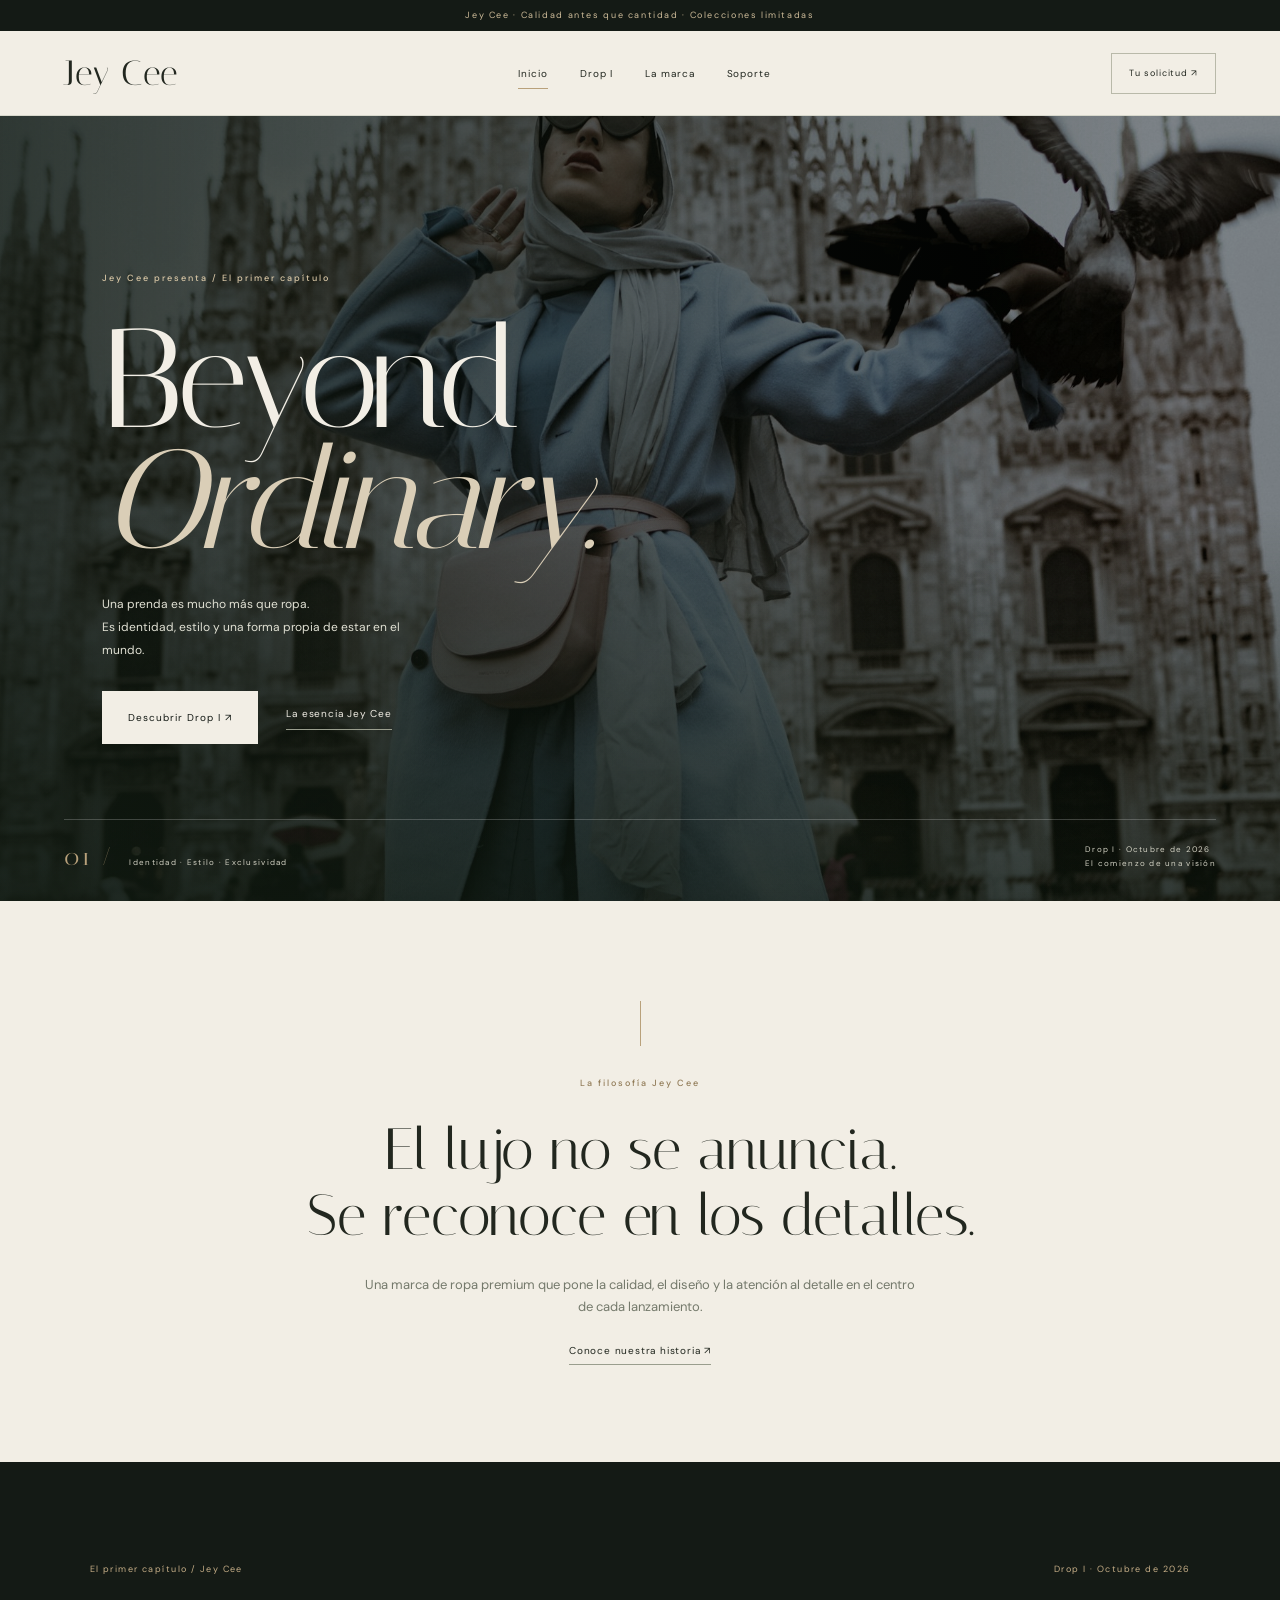
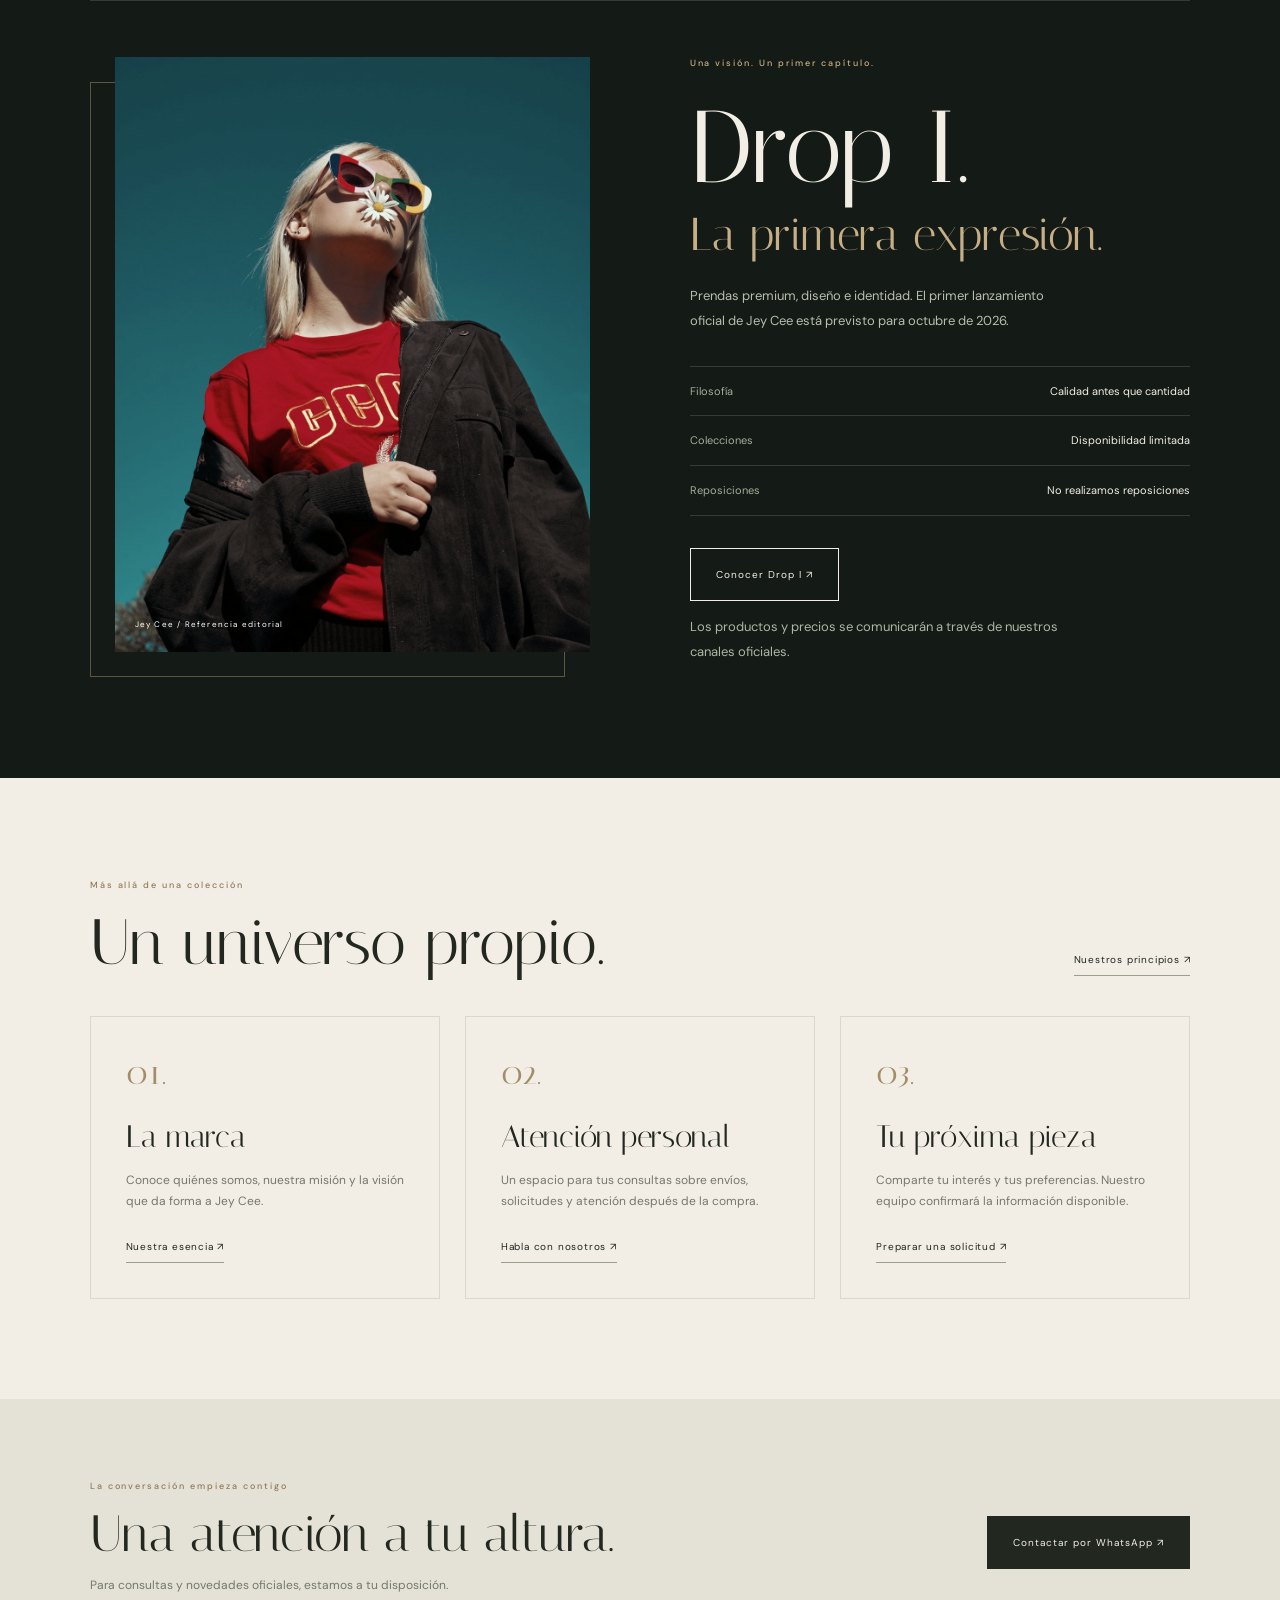
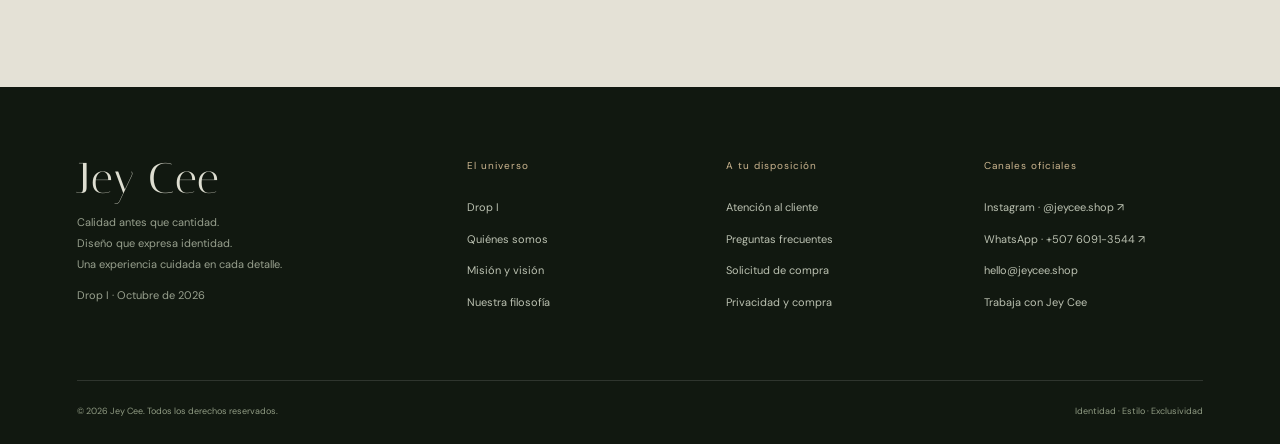
==== commit fa1b6d84: "Expand Jey Cee brand pages, support and manual checkout" ====
--- a/index.html
+++ b/index.html
@@ -1,47 +1,10 @@
 <!DOCTYPE html>
-<html lang="es">
-<head>
-<meta charset="UTF-8"><meta name="viewport" content="width=device-width, initial-scale=1"><meta name="theme-color" content="#11110f">
-<title>JEY CEE — Beyond Ordinary</title>
-<link rel="preconnect" href="https://fonts.googleapis.com"><link rel="preconnect" href="https://fonts.gstatic.com" crossorigin>
-<link href="https://fonts.googleapis.com/css2?family=DM+Sans:wght@300;400;500;600;700&family=Italiana&display=swap" rel="stylesheet">
-<style>
-:root{--ink:#191917;--cream:#f5f3ed;--muted:#77766e;--line:#dedbd3;--accent:#b29a6b}*{box-sizing:border-box}html{scroll-behavior:smooth}body{margin:0;background:var(--cream);color:var(--ink);font-family:'DM Sans',sans-serif}button,a,input{font:inherit}button{cursor:pointer}a{color:inherit;text-decoration:none}img{display:block;width:100%;height:100%;object-fit:cover}.announcement{height:29px;background:#181816;color:#e7e2d7;display:flex;justify-content:center;align-items:center;font-size:9px;letter-spacing:.24em;text-transform:uppercase}.header{height:79px;position:absolute;top:29px;left:0;right:0;z-index:15;color:white;display:grid;grid-template-columns:1fr auto 1fr;align-items:center;padding:0 4.2%;border-bottom:1px solid rgba(255,255,255,.25)}.header.dark{position:fixed;top:0;background:rgba(20,20,19,.94);backdrop-filter:blur(18px);height:70px}.header-side{display:flex;gap:25px;align-items:center}.header-side.right{justify-content:flex-end}.iconbtn{border:0;background:none;color:inherit;padding:9px 3px;display:flex;align-items:center;gap:9px;font-size:10px;letter-spacing:.13em;text-transform:uppercase}.iconbtn svg{width:20px;height:20px;stroke:currentColor;fill:none;stroke-width:1.5}.wordmark{font-family:Italiana,serif;font-size:35px;letter-spacing:.21em;white-space:nowrap;line-height:1}.hero{height:min(850px,100svh);min-height:590px;position:relative;background:#35332f;overflow:hidden;color:white}.hero img{position:absolute;inset:0;filter:brightness(.65)}.hero:after{content:'';position:absolute;inset:0;background:linear-gradient(90deg,rgba(0,0,0,.38),transparent 65%),linear-gradient(0deg,rgba(0,0,0,.32),transparent 45%)}.hero-content{z-index:1;position:absolute;left:9%;bottom:13%;max-width:650px}.eyebrow{font-size:10px;font-weight:600;letter-spacing:.33em;text-transform:uppercase}.hero h1,.section-title,.editorial h2,.story h2{font-family:Italiana,serif;font-weight:400}.hero h1{font-size:clamp(68px,10vw,150px);line-height:.92;margin:21px 0 25px;letter-spacing:-.035em}.hero p{font-size:13px;line-height:1.8;letter-spacing:.07em;max-width:400px}.btn{display:inline-block;border:1px solid currentColor;background:none;color:inherit;padding:17px 31px;text-transform:uppercase;font-size:10px;letter-spacing:.19em;transition:.25s}.btn:hover{background:white;color:#161616;border-color:white}.hero .btn{margin-top:22px}.scroll-note{position:absolute;z-index:2;right:4%;bottom:8%;writing-mode:vertical-rl;font-size:9px;letter-spacing:.3em;text-transform:uppercase}.intro{padding:105px 7% 95px;text-align:center}.intro .eyebrow{color:#93836b}.intro h2{font-family:Italiana,serif;font-size:clamp(33px,4vw,57px);font-weight:400;line-height:1.23;max-width:900px;margin:23px auto 15px}.intro p{color:var(--muted);font-size:13px;line-height:1.8;max-width:490px;margin:auto}.section-head{display:flex;justify-content:space-between;align-items:end;margin-bottom:33px;gap:20px}.section-title{font-size:clamp(42px,5vw,70px);line-height:1.05;margin:12px 0 0}.underlink{font-size:10px;letter-spacing:.18em;text-transform:uppercase;border-bottom:1px solid;padding-bottom:7px;white-space:nowrap}.collections{padding:40px 5% 115px}.category-grid{display:grid;grid-template-columns:1fr 1fr 1fr;gap:17px}.category{position:relative;overflow:hidden;background:#d6d0c6;aspect-ratio:3/4}.category img{transition:transform .7s}.category:hover img{transform:scale(1.045)}.category:after{content:'';position:absolute;inset:50% 0 0;background:linear-gradient(transparent,rgba(0,0,0,.48))}.catlabel{position:absolute;bottom:30px;left:27px;color:#fff;z-index:1}.catlabel span{font-size:9px;letter-spacing:.27em}.catlabel h3{font-family:Italiana,serif;font-size:39px;font-weight:400;margin:8px 0}.editorial{display:grid;grid-template-columns:1fr 1fr;background:#201f1c;color:#eee9e0;min-height:590px}.editorial-photo{min-height:590px}.editorial-copy{padding:12% 13%;display:flex;flex-direction:column;justify-content:center}.editorial h2{font-size:clamp(55px,6vw,95px);line-height:1.04;margin:27px 0}.editorial p{font-size:13px;line-height:2;color:#cbc7bf;max-width:410px}.editorial .btn{align-self:flex-start;margin-top:28px}.products{padding:112px 5%}.product-grid{display:grid;grid-template-columns:repeat(4,1fr);gap:17px}.product-card{min-width:0}.product-img{aspect-ratio:3/4;background:#e5e0d8;overflow:hidden;position:relative}.product-img img{transition:transform .6s}.product-card:hover img{transform:scale(1.05)}.tag{position:absolute;top:15px;left:15px;background:#f5f3ed;padding:8px 11px;font-size:9px;letter-spacing:.14em;text-transform:uppercase}.quick{width:calc(100% - 24px);position:absolute;left:12px;bottom:12px;padding:13px;background:rgba(245,243,237,.93);border:none;text-transform:uppercase;font-size:9px;letter-spacing:.13em;transform:translateY(140%);transition:.25s}.product-card:hover .quick,.quick:focus{transform:translateY(0)}.product-meta{display:flex;justify-content:space-between;gap:10px;padding-top:17px;font-size:12px}.product-meta small{display:block;color:#777;font-size:10px;margin-top:8px}.story{height:590px;position:relative;color:#fff;display:flex;align-items:center;justify-content:center;text-align:center;overflow:hidden}.story img{position:absolute;inset:0;filter:brightness(.47)}.story article{position:relative;z-index:1;max-width:700px;padding:20px}.story h2{font-size:clamp(58px,7vw,99px);line-height:1;margin:22px 0}.story p{font-size:13px;line-height:1.9;max-width:410px;margin:0 auto 23px}.newsletter{padding:98px 6%;text-align:center}.newsletter h2{font-family:Italiana,serif;font-weight:400;font-size:55px;margin:20px 0}.newsletter p{color:#777;font-size:13px}.newsletter form{margin:35px auto 0;max-width:450px;display:flex;border-bottom:1px solid #333}.newsletter input{flex:1;min-width:0;border:0;outline:0;background:transparent;padding:17px 3px;font-size:13px}.newsletter button{border:0;background:none;text-transform:uppercase;letter-spacing:.15em;font-size:10px}.message{min-height:22px;font-size:12px;color:#6d5d40;margin-top:12px}.footer{background:#171715;color:#ddd8ce;padding:65px 5% 25px}.footer-grid{display:grid;grid-template-columns:2fr 1fr 1fr 1fr;gap:35px}.footer .wordmark{display:inline-block;font-size:43px}.footer p{font-size:12px;line-height:1.9;color:#96948d;max-width:310px}.footer h4{font-size:10px;letter-spacing:.2em;text-transform:uppercase;font-weight:500;margin:4px 0 24px}.footer a:not(.wordmark){display:block;font-size:12px;color:#bbb8b0;margin-bottom:16px}.footer-bottom{margin-top:65px;padding-top:22px;border-top:1px solid #383835;display:flex;justify-content:space-between;color:#77756f;font-size:10px;letter-spacing:.08em}.overlay{position:fixed;inset:0;background:rgba(0,0,0,.55);z-index:25;opacity:0;pointer-events:none;transition:.3s}.overlay.open{opacity:1;pointer-events:auto}.drawer{position:fixed;z-index:26;top:0;bottom:0;left:0;background:#f5f3ed;width:min(440px,92vw);padding:30px 38px;transform:translateX(-103%);transition:.35s;overflow:auto}.drawer.open{transform:translateX(0)}.drawer.cart{left:auto;right:0;transform:translateX(103%)}.drawer.cart.open{transform:translateX(0)}.drawer-top{display:flex;justify-content:space-between;align-items:center;padding-bottom:30px;border-bottom:1px solid var(--line)}.drawer-top .wordmark{font-size:26px}.close{border:0;background:transparent;font-size:30px;font-weight:300}.navlinks{display:flex;flex-direction:column;margin-top:40px}.navlinks a{font-family:Italiana,serif;font-size:39px;padding:16px 0;border-bottom:1px solid var(--line)}.navlinks a:hover{color:#a38d68}.drawer-note{font-size:11px;color:#8a857d;margin-top:55px;line-height:1.8}.cartlist{padding-top:25px}.cartrow{display:grid;grid-template-columns:76px 1fr auto;gap:13px;align-items:center;margin-bottom:20px;font-size:12px}.cartrow img{height:100px}.cartrow button{border:0;background:none;text-decoration:underline;font-size:10px;color:#777}.cart-total{border-top:1px solid var(--line);padding-top:20px;display:flex;justify-content:space-between;font-size:13px}.cart-hint{font-size:11px;color:#777;line-height:1.6}.searchbar{position:fixed;top:0;left:0;right:0;z-index:30;background:#f5f3ed;padding:35px 6%;transform:translateY(-110%);transition:.3s;box-shadow:0 12px 30px #0002}.searchbar.open{transform:translateY(0)}.searchbar form{display:flex;gap:15px}.searchbar input{flex:1;border:0;background:transparent;border-bottom:1px solid #999;padding:14px;font-size:19px;outline:none}.searchbar button{border:0;background:transparent}.results{font-size:12px;padding-top:18px;color:#777}.results a{display:block;padding:9px 0;color:#222}body.lock{overflow:hidden}@media(max-width:800px){.header{height:68px;padding:0 20px}.header-side{gap:9px}.iconbtn span{display:none}.wordmark{font-size:27px}.hero{min-height:640px;height:90svh}.hero img{object-position:59% center}.hero-content{left:7%;bottom:12%}.hero h1{font-size:83px}.intro{padding:80px 6%}.category-grid{grid-template-columns:1fr 1fr}.category:last-child{grid-column:1/-1;aspect-ratio:1.5}.catlabel h3{font-size:31px}.editorial{grid-template-columns:1fr}.editorial-photo{min-height:430px;height:430px}.editorial-copy{padding:75px 8%}.product-grid{grid-template-columns:1fr 1fr}.quick{transform:none}.footer-grid{grid-template-columns:1fr 1fr}.footer-grid>div:first-child{grid-column:1/-1}.section-head{align-items:start}.story{height:500px}}@media(max-width:480px){.category-grid{grid-template-columns:1fr}.category,.category:last-child{grid-column:auto;aspect-ratio:4/5}.product-grid{gap:11px}.product-meta{font-size:11px;flex-direction:column;gap:4px}.products{padding:80px 5%}.collections{padding-bottom:80px}.section-title{font-size:43px}.hero h1{font-size:68px}.footer-grid{gap:22px}.footer-bottom{gap:14px;flex-direction:column}.newsletter h2{font-size:43px}}
-</style>
-<link rel="stylesheet" href="assets/editorial.css">
-<script src="assets/editorial.js" defer></script>
-<meta name="description" content="El universo Jey Cee. Descubre Drop I: una visión de estilo, presencia y libertad más allá de lo ordinario.">
-</head>
-<body>
-<a class="skip-link" href="#contenido">Saltar al contenido</a>
-<div class="announcement">JEY CEE — Independent spirit. Extraordinary presence.</div>
-<header class="header" id="header"><div class="header-side"><button class="iconbtn" aria-label="Abrir menú" onclick="openDrawer('menu')"><svg viewBox="0 0 24 24"><path d="M3 7h18M3 12h18M3 17h18"/></svg><span>Menú</span></button><button class="iconbtn" aria-label="Buscar" onclick="toggleSearch(true)"><svg viewBox="0 0 24 24"><circle cx="10.7" cy="10.7" r="6.7"/><path d="m16 16 5 5"/></svg><span>Buscar</span></button></div><a href="#inicio" class="wordmark">JEY CEE</a><div class="header-side right"><a class="header-drop" href="#drop-i">Drop I ↗</a><button class="iconbtn" aria-label="Mi selección" onclick="openDrawer('cart')"><svg viewBox="0 0 24 24"><path d="M4 7h16l-1 14H5L4 7ZM9 9V5a3 3 0 0 1 6 0v4"/></svg><span>Bolsa (<b id="count">0</b>)</span></button></div></header>
-<main id="contenido">
-<section class="hero" id="inicio" aria-labelledby="hero-title"><img fetchpriority="high" src="https://images.unsplash.com/photo-1539109136881-3be0616acf4b?auto=format&amp;fit=crop&amp;w=2200&amp;q=85" alt="Silueta de moda contemporánea en una escena editorial"><div class="hero-content"><div class="eyebrow">Jey Cee presents / Chapter 01</div><h1 id="hero-title">Beyond<br><em>Ordinary.</em></h1><p>Hay presencias que no necesitan explicación.<br>Solo una forma propia de ver el mundo.</p><div class="hero-actions"><a class="btn" href="#drop-i">Descubrir Drop I ↗</a><a class="underlink" href="#historia">La esencia Jey Cee</a></div></div><div class="scroll-note">El siguiente capítulo empieza aquí ↓</div><div class="hero-index"><span><b>01 /</b> UNA NUEVA FORMA DE PRESENCIA</span><span>INDEPENDENT BY NATURE<br>EXTRAORDINARY BY DESIGN</span></div></section>
-<section class="intro"><div class="intro-rule" aria-hidden="true"></div><div class="eyebrow">La filosofía Jey Cee</div><h2>El lujo no se anuncia.<br>Se reconoce.</h2><p>Una expresión singular de estilo, actitud y libertad. Cada detalle cuenta una historia. La tuya.</p></section>
-<section class="drop" id="drop-i" aria-labelledby="drop-title">
-  <div class="drop-heading"><span>The first chapter / Jey Cee</span><span>Drop I — Beyond Ordinary</span></div>
-  <span class="drop-number" aria-hidden="true">I.</span>
-  <div class="drop-layout">
-    <div class="drop-visual"><figure><img loading="lazy" src="https://images.unsplash.com/photo-1529139574466-a303027c1d8b?auto=format&amp;fit=crop&amp;w=1200&amp;q=85" alt="Look editorial de Drop I, con una silueta de líneas definidas"><figcaption>JEY CEE / VISUAL STUDY Nº 001</figcaption></figure></div>
-    <div class="drop-copy"><div class="eyebrow">Una visión. Un primer capítulo.</div><h2 id="drop-title">Drop I.<span>La primera expresión.</span></h2><p>Líneas precisas. Actitud serena. Una selección que explora el equilibrio entre lo esencial y lo inesperado.</p><dl class="drop-details"><div><dt>Universo</dt><dd>Beyond Ordinary</dd></div><div><dt>Dirección</dt><dd>Siluetas · Texturas · Carácter</dd></div><div><dt>Capítulo</dt><dd>01 / El comienzo</dd></div></dl><a class="btn" href="#productos">Explorar la selección ↗</a><p class="drop-footnote">Una primera mirada al universo de la colección. Selección conceptual; disponibilidad por confirmar.</p></div>
-  </div>
-</section>
-<section class="collections" id="colecciones"><div class="section-head"><div><div class="eyebrow">Descubre tu expresión</div><h2 class="section-title">El universo Jey Cee</h2></div><a class="underlink" href="#productos">Ver selección</a></div><div class="category-grid"><a href="#productos" class="category"><img loading="lazy" src="https://images.unsplash.com/photo-1483985988355-763728e1935b?auto=format&fit=crop&w=850&q=85" alt="Colección de mujer"><div class="catlabel"><span>01 / COLLECTION</span><h3>Femme</h3><span>DESCUBRIR ↗</span></div></a><a href="#productos" class="category"><img loading="lazy" src="https://images.unsplash.com/photo-1617127365659-c47fa864d8bc?auto=format&fit=crop&w=850&q=85" alt="Moda masculina"><div class="catlabel"><span>02 / COLLECTION</span><h3>Homme</h3><span>DESCUBRIR ↗</span></div></a><a href="#productos" class="category"><img loading="lazy" src="https://images.unsplash.com/photo-1548036328-c9fa89d128fa?auto=format&fit=crop&w=850&q=85" alt="Accesorios exclusivos"><div class="catlabel"><span>03 / COLLECTION</span><h3>Objects</h3><span>DESCUBRIR ↗</span></div></a></div></section>
-<section class="editorial" id="campana"><div class="editorial-photo"><img loading="lazy" src="https://images.unsplash.com/photo-1529139574466-a303027c1d8b?auto=format&fit=crop&w=1200&q=85" alt="Editorial de la colección Jey Cee"></div><div class="editorial-copy"><div class="eyebrow">Editorial / 001</div><h2>Made to<br>be seen.</h2><p>La sofisticación encuentra la rebeldía. Siluetas que hablan sin palabras y piezas que trascienden las temporadas.</p><a class="btn" href="#productos">Descubre la colección</a></div></section>
-<section class="products" id="productos"><div class="section-head"><div><div class="eyebrow">Drop I / La selección</div><h2 class="section-title">Piezas con presencia</h2></div><span class="underlink">Selección 01</span></div><div class="product-grid" id="productGrid"></div><p style="margin-top:26px;color:#8c887e;font-size:10px;letter-spacing:.08em">* Productos, nombres y precios ilustrativos para esta demostración conceptual.</p></section>
-<section class="story" id="historia"><img loading="lazy" src="https://images.unsplash.com/photo-1483985988355-763728e1935b?auto=format&fit=crop&w=2000&q=85" alt="Universo de moda Jey Cee"><article><div class="eyebrow">More than a label</div><h2>Not for everyone.<br>For you.</h2><p>JEY CEE nace de una idea simple: el estilo más poderoso es el que no necesita permiso.</p><a class="btn" href="#newsletter">Únete al universo</a></article></section>
-<section class="newsletter" id="newsletter"><div class="eyebrow">The inner circle</div><h2>Un lugar reservado para ti.</h2><p>Acceso anticipado a lanzamientos, historias y experiencias únicas.</p><form id="subscribe"><input required type="email" id="email" placeholder="Tu correo electrónico" aria-label="Correo electrónico"><button type="submit">Unirme ↗</button></form><div class="message" id="message"></div></section>
-</main>
-<footer class="footer"><div class="footer-grid"><div><a class="wordmark" href="#inicio">JEY CEE</a><p>Independent by nature.<br>Extraordinary by design.<br>Una visión sin límites.</p></div><div><h4>Explora</h4><a href="#drop-i">Drop I</a><a href="#colecciones">Colecciones</a><a href="#productos">Selección</a><a href="#campana">Editorial</a></div><div><h4>La maison</h4><a href="#historia">Nuestra historia</a><a href="#newsletter">Inner Circle</a><a href="mailto:hola@ejemplo.com">Contacto (demo)</a></div><div><h4>Social</h4><a href="#newsletter">Instagram próximamente</a><a href="#newsletter">TikTok próximamente</a><a href="#newsletter">Pinterest próximamente</a></div></div><div class="footer-bottom"><span>© 2026 JEY CEE. ALL RIGHTS RESERVED.</span><span>INDEPENDENT SPIRIT · GLOBAL VISION</span></div></footer>
-<div class="overlay" id="overlay" onclick="closePanels()"></div>
-<aside class="drawer" id="menu" aria-label="Navegación"><div class="drawer-top"><span class="wordmark">JEY CEE</span><button class="close" aria-label="Cerrar menú" onclick="closePanels()">×</button></div><nav class="navlinks"><a onclick="closePanels()" href="#inicio">Inicio</a><a onclick="closePanels()" href="#drop-i">Drop I</a><a onclick="closePanels()" href="#colecciones">Colecciones</a><a onclick="closePanels()" href="#productos">La selección</a><a onclick="closePanels()" href="#campana">Editorial</a><a onclick="closePanels()" href="#historia">La maison</a></nav><p class="drawer-note">El lujo es una forma de ser. No una regla que seguir.</p></aside>
-<aside class="drawer cart" id="cart" aria-label="Bolsa de compras"><div class="drawer-top"><span style="font-size:17px;letter-spacing:.12em;text-transform:uppercase">Tu selección</span><button class="close" aria-label="Cerrar bolsa" onclick="closePanels()">×</button></div><div class="cartlist" id="cartlist"></div><div class="cart-total"><b>Total estimado</b><b id="total">$0</b></div><p class="cart-hint">Demostración visual: todavía no hay pagos ni pedidos reales.</p><button class="btn" style="background:#191917;color:#fff;width:100%;margin-top:15px" onclick="alert('Esta es una demostración. Para vender de verdad, conectaremos una tienda y una pasarela de pago.')">Continuar</button></aside>
-<div class="searchbar" id="searchbar"><form onsubmit="runSearch(event)"><input id="searchinput" placeholder="¿Qué deseas descubrir?" aria-label="Buscar productos"><button type="submit">Buscar ↗</button><button type="button" onclick="toggleSearch(false)" aria-label="Cerrar búsqueda">✕</button></form><div class="results" id="results">Prueba: bolso, chaqueta, gafas, reloj</div></div>
-<script>
-const products=[{name:'The Signature Bag',sub:'Bolsos / Essential 01',price:420,img:'https://images.unsplash.com/photo-1584917865442-de89df76afd3?auto=format&fit=crop&w=750&q=85',tag:'Iconic'},{name:'The Statement Jacket',sub:'Ready to Wear / Essential 02',price:680,img:'https://images.unsplash.com/photo-1591047139829-d91aecb6caea?auto=format&fit=crop&w=750&q=85',tag:'New'},{name:'The Dark Frames',sub:'Eyewear / Essential 03',price:190,img:'https://images.unsplash.com/photo-1511499767150-a48a237f0083?auto=format&fit=crop&w=750&q=85',tag:''},{name:'The Timepiece',sub:'Objects / Essential 04',price:950,img:'https://images.unsplash.com/photo-1524592094714-0f0654e20314?auto=format&fit=crop&w=750&q=85',tag:'Limited'}];let cart=[];
-const grid=document.getElementById('productGrid');grid.innerHTML=products.map((p,i)=>`<article class="product-card"><div class="product-img"><img loading="lazy" src="${p.img}" alt="${p.name}">${p.tag?`<span class="tag">${p.tag}</span>`:''}<button class="quick" onclick="addToCart(${i})">Añadir a la selección +</button></div><div class="product-meta"><div><b>${p.name}</b><small>${p.sub}</small></div><span>$${p.price}</span></div></article>`).join('');
-function openDrawer(which){closePanels();document.getElementById(which).classList.add('open');document.getElementById('overlay').classList.add('open');document.body.classList.add('lock')}function closePanels(){document.querySelectorAll('.drawer,.overlay').forEach(x=>x.classList.remove('open'));document.body.classList.remove('lock')}function addToCart(i){cart.push(i);renderCart();openDrawer('cart')}function removeCart(i){cart.splice(i,1);renderCart()}function renderCart(){document.getElementById('count').textContent=cart.length;document.getElementById('cartlist').innerHTML=cart.length?cart.map((idx,i)=>`<div class="cartrow"><img src="${products[idx].img}" alt=""><div><b>${products[idx].name}</b><p>$${products[idx].price}</p><button onclick="removeCart(${i})">Quitar</button></div></div>`).join(''):'<p style="color:#777;font-size:13px">Tu bolsa está vacía. Descubre algo extraordinario.</p>';document.getElementById('total').textContent='$'+cart.reduce((n,idx)=>n+products[idx].price,0).toLocaleString('en-US')};renderCart();
-function toggleSearch(open){document.getElementById('searchbar').classList.toggle('open',open);if(open)document.getElementById('searchinput').focus()}function runSearch(e){e.preventDefault();let q=document.getElementById('searchinput').value.toLowerCase().trim();let matches=products.filter(p=>(p.name+' '+p.sub).toLowerCase().includes(q));document.getElementById('results').innerHTML=matches.length?matches.map(p=>`<a href="#productos" onclick="toggleSearch(false)">${p.name} · $${p.price} ↗</a>`).join(''):'No se encontraron piezas. Prueba otra búsqueda.'}
-document.getElementById('subscribe').addEventListener('submit',e=>{e.preventDefault();document.getElementById('message').textContent='¡Gracias! Esta es una demo; para recibir novedades hay que conectar el formulario a un servicio real.';e.target.reset()});window.addEventListener('scroll',()=>document.getElementById('header').classList.toggle('dark',scrollY>120),{passive:true});document.addEventListener('keydown',e=>{if(e.key==='Escape'){closePanels();toggleSearch(false)}});
-</script></body></html>
+<html lang="es"><head><meta charset="UTF-8"><meta name="viewport" content="width=device-width, initial-scale=1"><meta name="theme-color" content="#141a15"><title>Beyond Ordinary — Jey Cee</title><meta name="description" content="Jey Cee: ropa premium, colecciones limitadas y atención personalizada. Descubre el universo de Drop I."><link rel="stylesheet" href="assets/brand.css"><script src="assets/brand.js" defer></script></head>
+<body><a class="skip" href="#contenido">Saltar al contenido</a><div class="announcement">Jey Cee · Calidad antes que cantidad · Colecciones limitadas</div>
+<header class="header"><div class="header-inner"><a class="wordmark" href="index.html" aria-label="Jey Cee, inicio">Jey Cee</a><nav class="nav" id="navigation" aria-label="Navegación principal"><a href="index.html" aria-current="page">Inicio</a><a href="drop-i.html">Drop I</a><a href="maison.html">La marca</a><a href="soporte.html">Soporte</a></nav><a class="header-action" href="checkout.html">Tu solicitud ↗</a><button class="menu-toggle" type="button" aria-controls="navigation" aria-expanded="false" aria-label="Abrir menú"><span></span><span></span></button></div></header>
+<main id="contenido"><section class="hero" aria-labelledby="hero-title"><img fetchpriority="high" src="assets/editorial-hero.jpg" alt="Fotografía editorial de moda contemporánea"><div class="hero-content"><div class="eyebrow">Jey Cee presenta / El primer capítulo</div><h1 id="hero-title">Beyond<br><em>Ordinary.</em></h1><p>Una prenda es mucho más que ropa.<br>Es identidad, estilo y una forma propia de estar en el mundo.</p><div class="hero-actions"><a class="btn btn-light" href="drop-i.html">Descubrir Drop I ↗</a><a class="text-link" href="maison.html">La esencia Jey Cee</a></div></div><div class="hero-index"><span><b>01 /</b> Identidad · Estilo · Exclusividad</span><span>Drop I · Octubre de 2026<br>El comienzo de una visión</span></div></section>
+<section class="section intro center reveal"><div class="rule" aria-hidden="true"></div><div class="eyebrow">La filosofía Jey Cee</div><h2>El lujo no se anuncia.<br>Se reconoce en los detalles.</h2><p>Una marca de ropa premium que pone la calidad, el diseño y la atención al detalle en el centro de cada lanzamiento.</p><a class="text-link" href="maison.html">Conoce nuestra historia ↗</a></section>
+<section class="dark" id="drop-i"><div class="section"><div class="drop-heading"><span>El primer capítulo / Jey Cee</span><span>Drop I · Octubre de 2026</span></div><div class="split"><div class="photo-frame reveal"><figure><img loading="lazy" src="assets/editorial-drop.jpg" alt="Imagen editorial de moda, referencia visual del universo de la marca"><figcaption>Jey Cee / Referencia editorial</figcaption></figure></div><div class="drop-copy reveal"><div class="eyebrow">Una visión. Un primer capítulo.</div><h2 class="drop-title">Drop I.<span>La primera expresión.</span></h2><p>Prendas premium, diseño e identidad. El primer lanzamiento oficial de Jey Cee está previsto para octubre de 2026.</p><dl class="facts"><div><dt>Filosofía</dt><dd>Calidad antes que cantidad</dd></div><div><dt>Colecciones</dt><dd>Disponibilidad limitada</dd></div><div><dt>Reposiciones</dt><dd>No realizamos reposiciones</dd></div></dl><a class="btn btn-outline" href="drop-i.html">Conocer Drop I ↗</a><p class="small">Los productos y precios se comunicarán a través de nuestros canales oficiales.</p></div></div></div></section>
+<section class="section"><div class="section-head reveal"><div><div class="eyebrow">Más allá de una colección</div><h2>Un universo propio.</h2></div><a class="text-link" href="maison.html#filosofia">Nuestros principios ↗</a></div><div class="cards"><article class="card reveal"><span class="number">01.</span><h3>La marca</h3><p>Conoce quiénes somos, nuestra misión y la visión que da forma a Jey Cee.</p><a class="text-link" href="maison.html">Nuestra esencia ↗</a></article><article class="card reveal"><span class="number">02.</span><h3>Atención personal</h3><p>Un espacio para tus consultas sobre envíos, solicitudes y atención después de la compra.</p><a class="text-link" href="soporte.html">Habla con nosotros ↗</a></article><article class="card reveal"><span class="number">03.</span><h3>Tu próxima pieza</h3><p>Comparte tu interés y tus preferencias. Nuestro equipo confirmará la información disponible.</p><a class="text-link" href="checkout.html">Preparar una solicitud ↗</a></article></div></section>
+<section class="brand-banner"><div><div class="eyebrow">La conversación empieza contigo</div><h2>Una atención a tu altura.</h2><p>Para consultas y novedades oficiales, estamos a tu disposición.</p></div><a class="btn" href="https://wa.me/50760913544" target="_blank" rel="noopener noreferrer">Contactar por WhatsApp ↗</a></section></main>
+<footer class="footer"><div class="footer-grid"><div><a class="wordmark" href="index.html">Jey Cee</a><p>Calidad antes que cantidad.<br>Diseño que expresa identidad.<br>Una experiencia cuidada en cada detalle.</p><p>Drop I · Octubre de 2026</p></div><div><h3>El universo</h3><a href="drop-i.html">Drop I</a><a href="maison.html">Quiénes somos</a><a href="maison.html#mision">Misión y visión</a><a href="maison.html#filosofia">Nuestra filosofía</a></div><div><h3>A tu disposición</h3><a href="soporte.html">Atención al cliente</a><a href="soporte.html#preguntas">Preguntas frecuentes</a><a href="checkout.html">Solicitud de compra</a><a href="informacion.html">Privacidad y compra</a></div><div><h3>Canales oficiales</h3><a href="https://www.instagram.com/jeycee.shop/" target="_blank" rel="noopener noreferrer">Instagram · @jeycee.shop ↗</a><a href="https://wa.me/50760913544" target="_blank" rel="noopener noreferrer">WhatsApp · +507 6091-3544 ↗</a><a href="mailto:hello@jeycee.shop">hello@jeycee.shop</a><a href="soporte.html#colaboraciones">Trabaja con Jey Cee</a></div></div><div class="footer-bottom"><span>© 2026 Jey Cee. Todos los derechos reservados.</span><span>Identidad · Estilo · Exclusividad</span></div></footer></body></html>
--- a/assets/brand.css
+++ b/assets/brand.css
@@ -0,0 +1,34 @@
+@font-face {
+  font-family: 'DM Sans';
+  font-style: normal;
+  font-weight: 400;
+  font-display: swap;
+  src: url(fonts/dm-sans-400.ttf) format('truetype');
+}
+@font-face {
+  font-family: 'DM Sans';
+  font-style: normal;
+  font-weight: 500;
+  font-display: swap;
+  src: url(fonts/dm-sans-500.ttf) format('truetype');
+}
+@font-face {
+  font-family: 'DM Sans';
+  font-style: normal;
+  font-weight: 600;
+  font-display: swap;
+  src: url(fonts/dm-sans-600.ttf) format('truetype');
+}
+@font-face {
+  font-family: 'Italiana';
+  font-style: normal;
+  font-weight: 400;
+  font-display: swap;
+  src: url(fonts/italiana-400.ttf) format('truetype');
+}
+
+:root{--paper:#f2eee5;--ink:#22271f;--dark:#141a15;--gold:#b9a17b;--muted:#74796b;--line:#d8d8cc;--serif:Italiana,Georgia,serif;--sans:'DM Sans',Arial,sans-serif}*{box-sizing:border-box}html{scroll-behavior:smooth;scroll-padding-top:110px}body{margin:0;background:var(--paper);color:var(--ink);font:14px/1.7 var(--sans)}body.lock{overflow:hidden}a{color:inherit;text-decoration:none}button,input,select,textarea{font:inherit}button,a{touch-action:manipulation}button{cursor:pointer}img{display:block;width:100%;height:100%;object-fit:cover}button{color:inherit}a:focus-visible,button:focus-visible,summary:focus-visible,input:focus-visible,textarea:focus-visible,select:focus-visible{outline:2px solid #9b793d;outline-offset:5px}::selection{background:#c6b08a;color:#141a15}[hidden]{display:none!important}.skip{position:fixed;left:15px;top:10px;transform:translateY(-200%);z-index:100;background:var(--paper);padding:12px}.skip:focus{transform:none}.announcement{background:var(--dark);color:#cdbb99;text-align:center;font-size:9px;letter-spacing:.18em;padding:8px 20px}.header{position:sticky;top:0;z-index:30;background:#f2eee5f5;backdrop-filter:blur(16px);border-bottom:1px solid var(--line)}.header-inner{height:84px;max-width:1600px;margin:auto;padding:0 5%;display:flex;align-items:center;justify-content:space-between;gap:28px}.wordmark{font:35px/1 var(--serif);letter-spacing:.02em;white-space:nowrap}.nav{display:flex;gap:32px;font-size:10px;letter-spacing:.09em}.nav a{padding:10px 0;position:relative}.nav a:after{content:'';position:absolute;left:0;bottom:3px;height:1px;width:0;background:var(--gold);transition:width .3s}.nav a:hover:after,.nav a[aria-current=page]:after{width:100%}.header-action{font-size:9px;letter-spacing:.1em;border:1px solid #b9b9a9;padding:12px 17px}.menu-toggle{display:none;border:0;background:none;padding:10px}.menu-toggle span{display:block;width:22px;height:1px;background:currentColor;margin:6px 0}.eyebrow{font-size:9px;letter-spacing:.22em;color:#917b57;font-weight:500}.hero{position:relative;min-height:720px;height:calc(100svh - 115px);max-height:1100px;isolation:isolate;background:#232f27;color:var(--paper);overflow:hidden}.hero>img{position:absolute;inset:0;z-index:-2;filter:brightness(.57) saturate(.6);object-position:50% 38%;animation:drift 18s ease-out both}.hero:after{content:'';position:absolute;inset:0;z-index:-1;background:linear-gradient(90deg,#101a12b5,transparent 90%),linear-gradient(0deg,#0f190f99,transparent 50%)}.hero-content{position:absolute;left:8%;right:8%;bottom:20%}.hero .eyebrow{color:#d9c7a6}.hero h1{font:clamp(84px,11vw,170px)/.86 var(--serif);letter-spacing:-.04em;margin:32px 0}.hero h1 em{font-weight:400;color:#daceb7}.hero p{font-size:12px;color:#e0e0d3;max-width:340px;line-height:1.9}.hero-content>*{animation:enter 1.2s ease both}.hero h1{animation-delay:.12s}.hero p{animation-delay:.24s}.hero-actions{display:flex;flex-wrap:wrap;gap:28px;align-items:center;margin-top:30px;animation-delay:.36s}.btn{display:inline-flex;justify-content:center;align-items:center;gap:20px;padding:17px 25px;border:1px solid var(--ink);background:var(--ink);color:var(--paper);font-size:10px;letter-spacing:.1em;line-height:1.7;transition:background .25s,color .25s}.btn:hover{background:#43503d}.btn-light{background:var(--paper);border-color:var(--paper);color:var(--dark)}.btn-light:hover{background:#d9c7a6;border-color:#d9c7a6}.btn-outline{background:transparent;color:inherit;border-color:currentColor}.btn-outline:hover{background:#b9a17b25}.text-link{font-size:10px;letter-spacing:.08em;border-bottom:1px solid #9a9e8e;padding-bottom:7px}.hero-index{position:absolute;bottom:30px;left:5%;right:5%;border-top:1px solid #ffffff35;padding-top:23px;display:flex;justify-content:space-between;gap:20px;font-size:8px;letter-spacing:.16em;color:#d2d1c3}.hero-index b{font:24px var(--serif);color:var(--gold);margin-right:12px}.section{padding:100px 7%;max-width:1600px;margin:auto}.center{text-align:center}.intro{max-width:1000px}.intro h2{font:clamp(38px,4.5vw,65px)/1.15 var(--serif);margin:25px 0}.intro p{color:var(--muted);max-width:550px;margin:20px auto;font-size:13px}.rule{height:45px;width:1px;background:var(--gold);margin:0 auto 30px}.dark{background:var(--dark);color:var(--paper)}.dark .eyebrow{color:#c6ae87}.section-head{display:flex;justify-content:space-between;gap:30px;align-items:end;margin-bottom:40px}.section-head h2,.section-title{font:clamp(42px,5vw,72px)/1.05 var(--serif);font-weight:400;margin:16px 0 0}.split{display:grid;grid-template-columns:1fr 1fr;gap:9%;align-items:center}.photo-frame{position:relative;padding:0 0 25px 25px}.photo-frame:before{content:'';position:absolute;inset:25px 25px 0 0;border:1px solid #b9a17b70}.photo-frame figure{position:relative;margin:0;aspect-ratio:4/5;background:#303b30;overflow:hidden}.photo-frame img{filter:saturate(.6);transition:transform 1.5s}.photo-frame:hover img{transform:scale(1.035)}.photo-frame figcaption{position:absolute;bottom:20px;left:20px;color:#fff;font-size:8px;letter-spacing:.15em}.drop-heading{border-bottom:1px solid #ffffff25;display:flex;justify-content:space-between;gap:20px;padding-bottom:23px;margin-bottom:55px;font-size:9px;letter-spacing:.16em;color:#c6ae87}.drop-title{font:clamp(78px,8vw,115px)/1 var(--serif);margin:25px 0}.drop-title span{display:block;font-size:.45em;color:#c6ae87;margin-top:13px}.drop-copy>p{font-size:13px;color:#b7beae;max-width:370px;line-height:1.95}.facts{margin:32px 0;border-top:1px solid #ffffff25;font-size:11px}.facts div{display:flex;justify-content:space-between;gap:25px;padding:15px 0;border-bottom:1px solid #ffffff25}.facts dt{color:#a1ad99}.facts dd{margin:0;text-align:right}.small{font-size:11px;color:var(--muted)}.dark .small{color:#adb6a3}.cards{display:grid;grid-template-columns:repeat(3,1fr);gap:25px}.card{padding:35px;border:1px solid var(--line);position:relative}.card .number{font:34px var(--serif);color:#a28d68}.card h3{font:31px/1.2 var(--serif);margin:25px 0 15px}.card p{color:var(--muted);font-size:12px}.card .text-link{display:inline-block;margin-top:15px}.brand-banner{padding:80px 7%;background:#e4e1d6;display:flex;justify-content:space-between;gap:35px;align-items:center}.brand-banner h2{font:clamp(36px,4vw,58px)/1.1 var(--serif);margin:12px 0}.brand-banner p{font-size:12px;color:var(--muted);max-width:470px}.footer{background:#111810;color:#deded1;padding:70px 6% 25px}.footer-grid{display:grid;grid-template-columns:1.6fr 1fr 1fr 1fr;gap:40px;max-width:1440px;margin:auto}.footer .wordmark{font-size:43px}.footer p{color:#98a08e;font-size:11px;line-height:1.9;max-width:270px}.footer h3{font-size:10px;letter-spacing:.1em;font-weight:400;margin:0 0 24px;color:#cbb58f}.footer a:not(.wordmark){font-size:11px;display:block;margin-bottom:13px;color:#bbc1b1}.footer a:hover{color:white}.footer-bottom{max-width:1440px;margin:55px auto 0;border-top:1px solid #ffffff20;padding-top:23px;display:flex;justify-content:space-between;gap:15px;color:#8f9a82;font-size:9px}.page-heading{padding:75px 7% 65px;border-bottom:1px solid var(--line);background:#eae7de}.breadcrumb{font-size:10px;color:var(--muted);margin-bottom:35px}.breadcrumb a{text-decoration:underline;text-underline-offset:4px}.page-heading h1{font:clamp(54px,7vw,100px)/1.03 var(--serif);letter-spacing:-.025em;margin:20px 0 25px}.page-heading p{max-width:550px;font-size:13px;color:#69715e}.subnav{display:flex;gap:27px;flex-wrap:wrap;margin-top:35px;font-size:10px}.subnav a{border-bottom:1px solid #aaa88e;padding-bottom:6px}.prose h2{font:clamp(36px,4vw,57px)/1.15 var(--serif);font-weight:400;margin:18px 0 25px}.prose p{font-size:13px;color:var(--muted);line-height:1.95}.quote{font:clamp(25px,3vw,40px)/1.45 var(--serif);padding:35px 0 35px 35px;border-left:1px solid var(--gold);margin:0}.values{list-style:none;padding:0;margin:35px 0 0;display:grid;grid-template-columns:1fr 1fr}.values li{border-top:1px solid var(--line);padding:24px 15px 24px 0;font-size:12px}.values span{font:24px var(--serif);color:#9d8762;margin-right:20px}.notice{background:#e6e7dd;border-left:2px solid #9f8b65;padding:20px 25px;font-size:12px;line-height:1.9}.dark .notice{background:#ffffff08;color:#c9cdbf}.faq{max-width:900px;margin:40px auto 0}.faq details{border-bottom:1px solid var(--line);padding:22px 0}.faq summary{cursor:pointer;list-style:none;font-size:13px;display:flex;justify-content:space-between;gap:20px}.faq summary:after{content:'+';font-size:20px;line-height:1}.faq details[open] summary:after{content:'−'}.faq details p{color:var(--muted);font-size:12px;max-width:730px;padding-right:25px}.contact-layout{display:grid;grid-template-columns:1fr 1fr;gap:10%}.contact-list{list-style:none;margin:30px 0;padding:0}.contact-list li{padding:20px 0;border-bottom:1px solid var(--line)}.contact-list span{display:block;font-size:10px;color:var(--muted);margin-bottom:8px}.contact-list a{font-size:14px;border-bottom:1px solid #b5b79f}.form-grid{display:grid;grid-template-columns:1fr 1fr;gap:20px}.field{display:flex;flex-direction:column;gap:7px;font-size:11px;min-width:0}.field.full{grid-column:1/-1}.field input,.field select,.field textarea{width:100%;border:1px solid #c6cab9;background:#f9f7f1;padding:13px 14px;border-radius:0;color:var(--ink);min-width:0}.field textarea{resize:vertical;min-height:110px}.field small{color:var(--muted);font-size:10px}.required-note{color:var(--muted);font-size:11px;margin-bottom:25px}.check{display:flex;align-items:flex-start;gap:12px;font-size:11px;color:#59634e}.check input{margin-top:5px;accent-color:var(--ink);width:17px;height:17px;flex-shrink:0}.check a{text-decoration:underline}.form-status{font-size:12px;color:#5b674e;margin-top:20px}.checkout-layout{display:grid;grid-template-columns:minmax(0,1.7fr) minmax(280px,1fr);gap:6%;align-items:start}.checkout fieldset{margin:0 0 40px;padding:0 0 35px;border:0;border-bottom:1px solid var(--line);min-width:0}.checkout legend{font:30px/1.3 var(--serif);margin-bottom:25px;float:left;width:100%}.checkout legend span{font:10px var(--sans);color:#8f7a54;margin-right:15px}.checkout fieldset>*:not(legend){clear:both}.radio-card{display:flex;gap:13px;padding:20px;border:1px solid #c6cab9;margin-bottom:12px;cursor:pointer;background:#f7f5ed;font-size:12px;align-items:start}.radio-card:has(input:checked){border-color:#6d795c;background:#e9ecdf}.radio-card input{margin-top:5px;accent-color:#415235}.radio-card b{display:block;font-weight:500}.radio-card small{display:block;font-size:10px;color:var(--muted);margin-top:6px}.payment-info{padding:22px 25px;background:#e6e8dc;margin:18px 0;font-size:12px}.payment-info strong{font:30px var(--serif);display:block;margin:10px 0;color:#405132}.summary-box{padding:30px;background:#e8e8dd;border:1px solid #d2d5c3;position:sticky;top:110px}.summary-box h2{font:34px var(--serif);margin:0 0 25px}.summary-row{padding:16px 0;border-bottom:1px solid #cdd1be;display:flex;justify-content:space-between;gap:20px;font-size:11px}.summary-row span:last-child{text-align:right}.summary-box .small{line-height:1.9;margin:20px 0}.checkout .btn{width:100%;margin-top:20px}.process{list-style:none;display:flex;gap:12px;padding:0;flex-wrap:wrap;font-size:9px;letter-spacing:.05em;color:var(--muted)}.process li{display:flex;align-items:center;gap:8px}.process span{width:22px;height:22px;border:1px solid #a9af99;border-radius:50%;display:grid;place-items:center;color:var(--ink)}.review-panel{margin-top:35px;border:1px solid #a5b08d;padding:25px;background:#eef0e5}.review-panel h2{font:32px var(--serif);margin-top:0}.review-panel dl{margin-bottom:25px}.review-panel dl div{border-bottom:1px solid #d5dac8;padding:12px 0}.review-panel dt{font-size:10px;color:var(--muted)}.review-panel dd{font-size:12px;margin:5px 0;white-space:pre-line;overflow-wrap:anywhere}.review-panel .btn{margin-top:15px}.checkout form.is-reviewing>fieldset,.checkout form.is-reviewing>.consent-area{display:none}.legal{max-width:900px}.legal h2{font:32px var(--serif);margin-top:40px}.legal p,.legal li{font-size:13px;color:var(--muted);line-height:1.9}.motion .reveal{opacity:0;transform:translateY(25px);transition:opacity .9s,transform .9s}.motion .reveal.visible{opacity:1;transform:none}.launch-mark{font:clamp(120px,20vw,280px)/1 var(--serif);color:#c2ab8255}.editorial-label{font-size:9px;color:#9da590;letter-spacing:.1em;text-align:center;margin-top:20px}@keyframes drift{from{transform:scale(1.08)}to{transform:scale(1)}}@keyframes enter{from{opacity:0;transform:translateY(25px)}to{opacity:1;transform:none}}
+@media(max-width:1000px){.nav{gap:19px}.header-inner{gap:15px}.header-action{padding:10px;font-size:8px}.checkout-layout{gap:4%}.section{padding:80px 6%}.card{padding:25px}.footer-grid{gap:25px}}
+@media(max-width:760px){.header-inner{height:72px;padding:0 6%}.wordmark{font-size:31px}.menu-toggle{display:block}.header-action{margin-left:auto;font-size:8px;padding:9px 11px}.nav{display:none;position:absolute;top:72px;left:0;right:0;background:var(--paper);padding:30px 7%;border-bottom:1px solid var(--line);box-shadow:0 20px 30px #0002;max-height:calc(100svh - 100px);overflow:auto}.nav.open{display:flex;flex-direction:column;gap:9px}.nav a{font:30px var(--serif);padding:10px 0}.announcement{font-size:7px;letter-spacing:.13em}.hero{height:calc(100svh - 103px);min-height:670px}.hero-content{left:7%;right:7%;bottom:21%}.hero h1{font-size:clamp(80px,15vw,115px)}.hero>img{object-position:62% center}.hero-index{left:7%;right:7%;font-size:7px;letter-spacing:.08em}.hero-index>span:last-child{max-width:120px;text-align:right}.hero-actions{gap:20px}.hero p{font-size:11px}.section{padding:65px 7%}.split,.contact-layout,.checkout-layout{grid-template-columns:1fr;gap:40px}.photo-frame{max-width:540px}.photo-frame figure{aspect-ratio:4/4.5}.drop-title{font-size:85px}.drop-heading{font-size:8px;line-height:1.9;margin-bottom:35px}.cards{grid-template-columns:1fr}.card{padding:30px}.card h3{margin-top:18px}.section-head{align-items:start;flex-direction:column;gap:20px}.brand-banner{padding:60px 7%;align-items:start;flex-direction:column;gap:20px}.footer-grid{grid-template-columns:1fr 1fr;gap:30px}.footer-grid>div:first-child{grid-column:1/-1}.footer-bottom{flex-direction:column}.page-heading{padding:45px 7%}.page-heading h1{font-size:58px}.page-heading p{font-size:12px}.breadcrumb{margin-bottom:25px}.quote{padding-left:25px}.summary-box{position:static;grid-row:1;padding:25px}.checkout fieldset{margin-bottom:30px}.checkout legend{font-size:28px}.values{grid-template-columns:1fr}.values li{padding:18px 0}.form-grid{gap:17px}.launch-mark{font-size:150px}}
+@media(max-width:400px){.header-inner{gap:10px}.header-action{font-size:7px;padding:9px}.wordmark{font-size:28px}.menu-toggle{padding:7px}.hero h1{font-size:76px}.form-grid{grid-template-columns:1fr}.field.full{grid-column:auto}.hero-actions .btn{padding:15px 20px}.hero-index{font-size:6px}.page-heading h1{font-size:49px}.footer-grid{gap:22px}}
+@media(prefers-reduced-motion:reduce){html{scroll-behavior:auto}*,*:before,*:after{animation:none!important;transition:none!important}.motion .reveal{opacity:1;transform:none}}
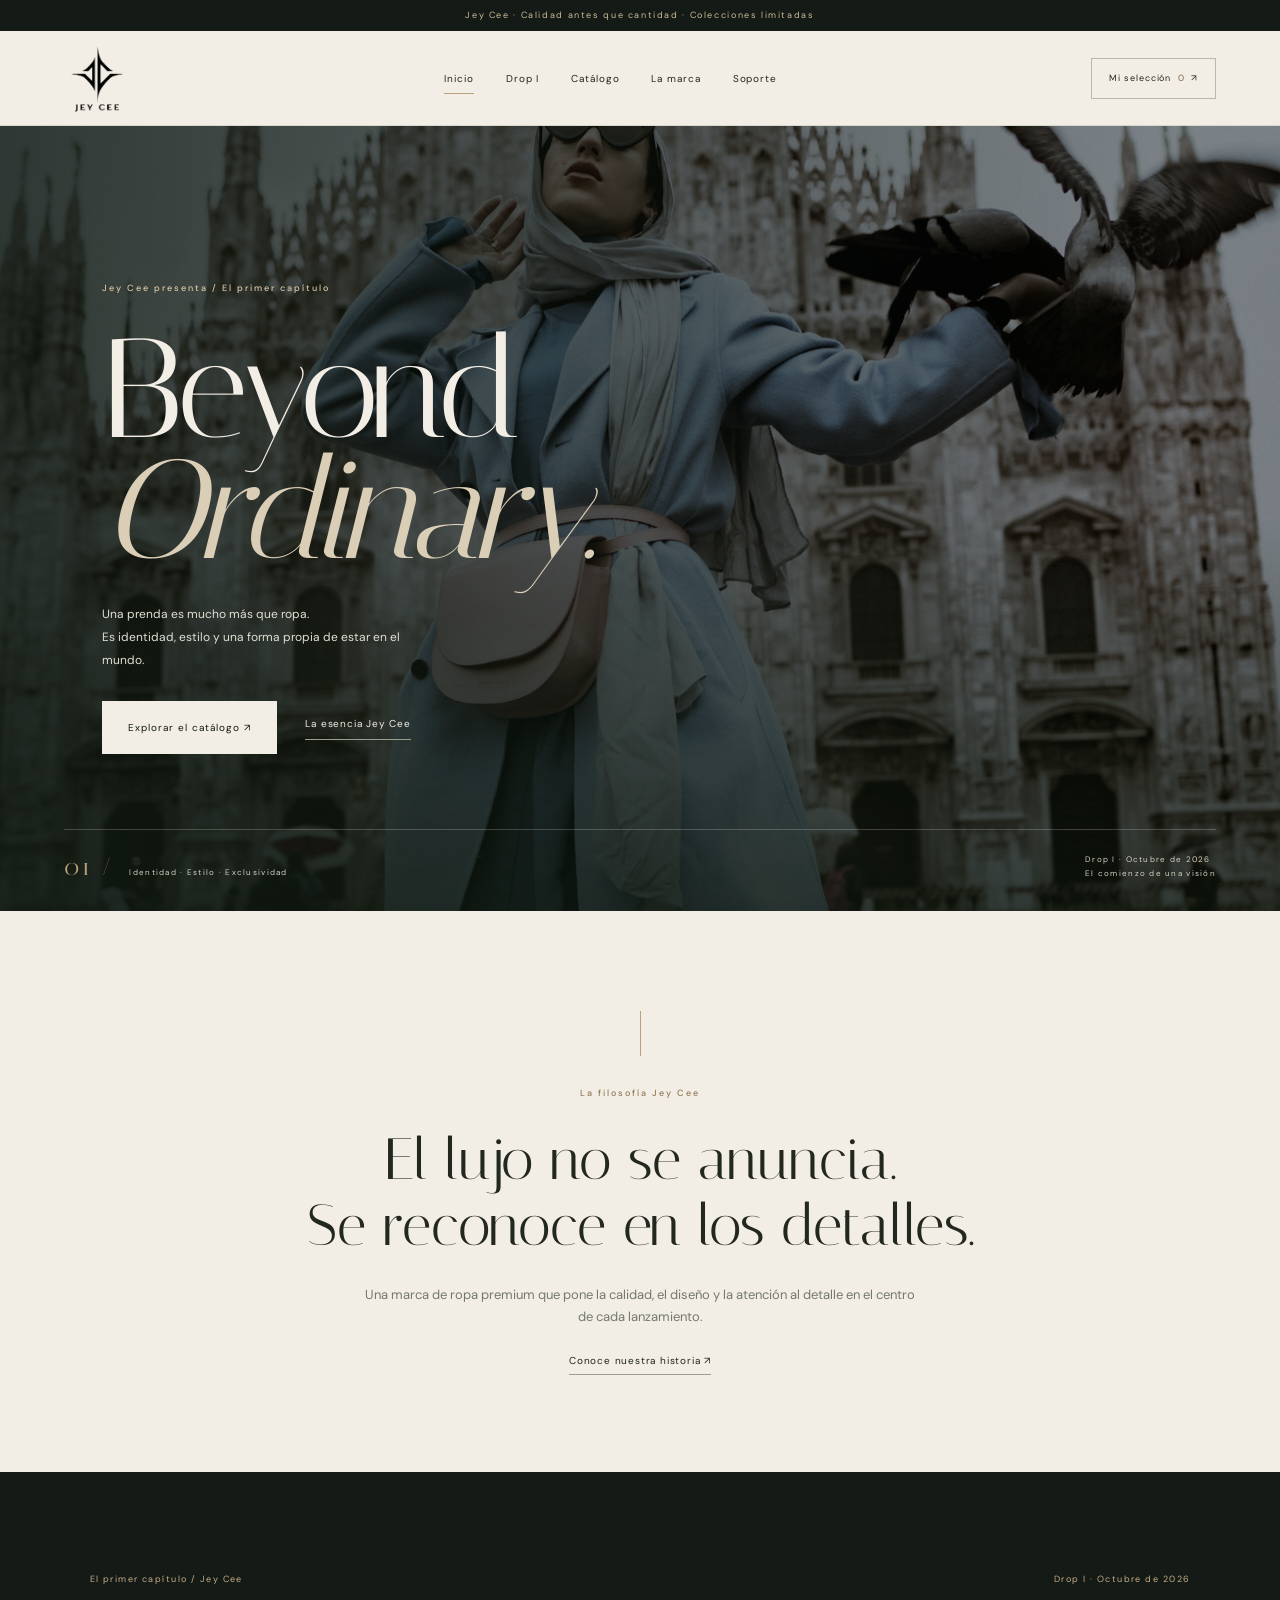
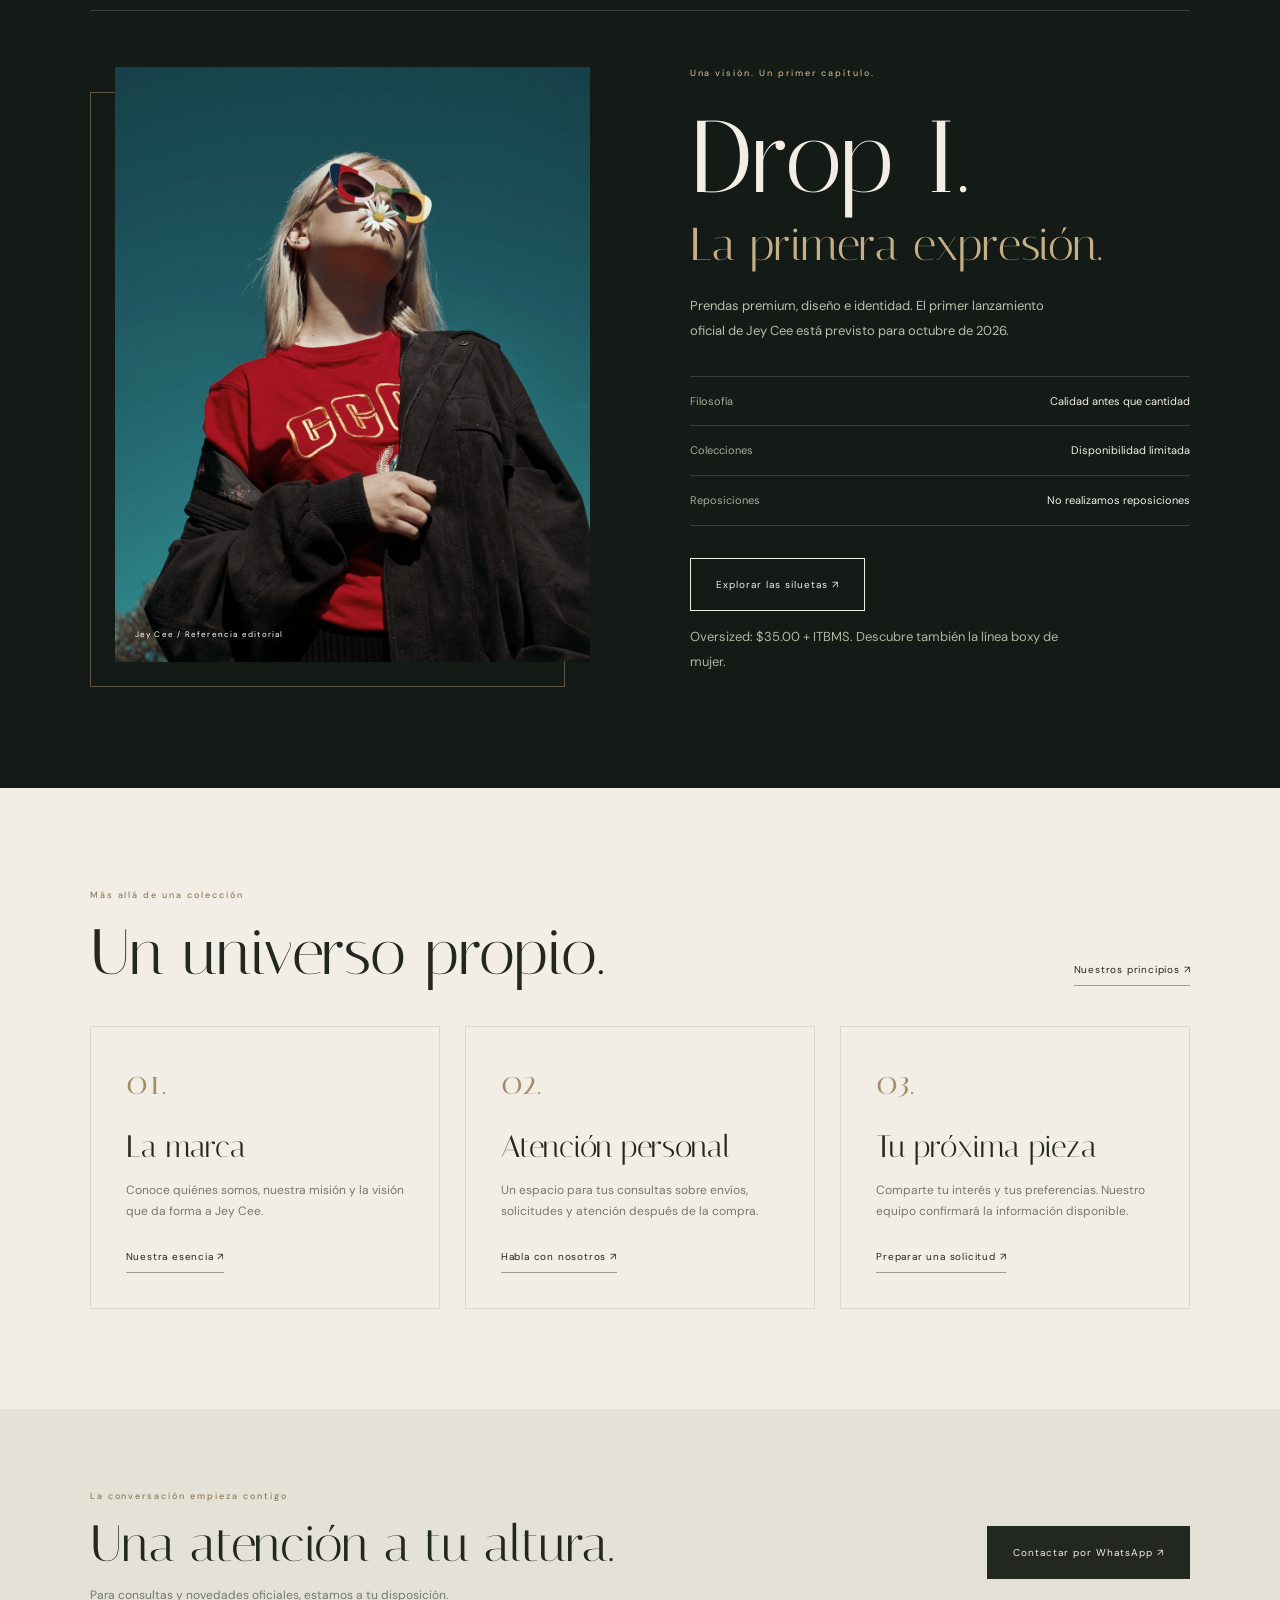
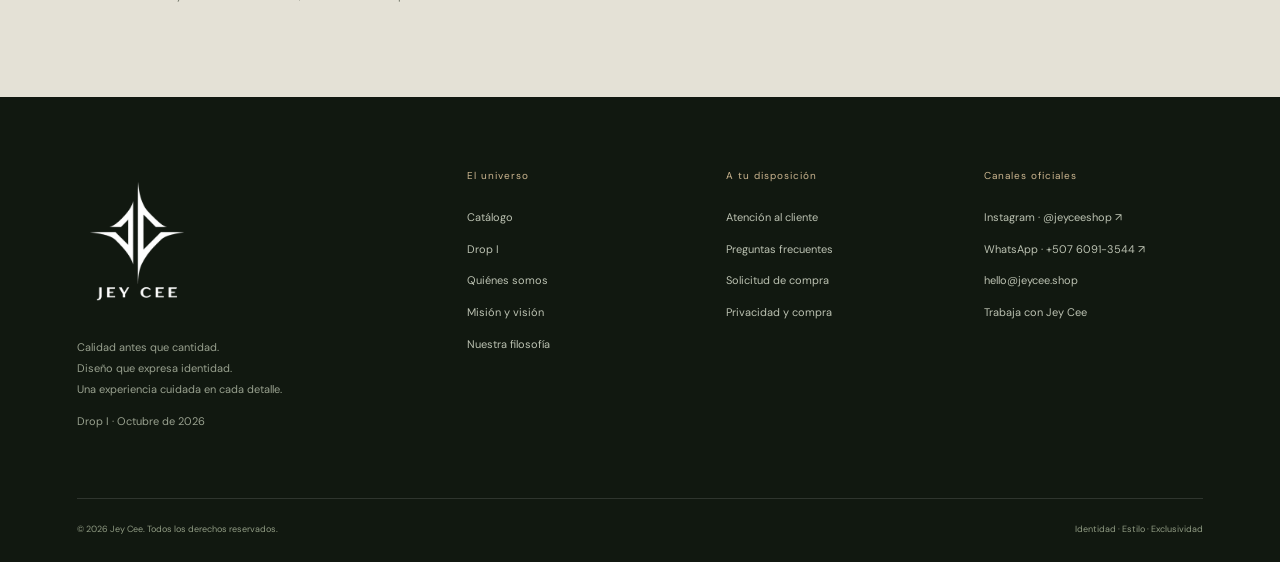
==== commit 4f8787eb: "Add Jey Cee logos, twelve-color catalog and taxed checkout totals" ====
--- a/index.html
+++ b/index.html
@@ -1,10 +1,10 @@
 <!DOCTYPE html>
-<html lang="es"><head><meta charset="UTF-8"><meta name="viewport" content="width=device-width, initial-scale=1"><meta name="theme-color" content="#141a15"><title>Beyond Ordinary — Jey Cee</title><meta name="description" content="Jey Cee: ropa premium, colecciones limitadas y atención personalizada. Descubre el universo de Drop I."><link rel="stylesheet" href="assets/brand.css"><script src="assets/brand.js" defer></script></head>
+<html lang="es"><head><meta charset="UTF-8"><meta name="viewport" content="width=device-width, initial-scale=1"><meta name="theme-color" content="#141a15"><link rel="icon" type="image/png" href="assets/jey-cee-logo.png"><title>Beyond Ordinary — Jey Cee</title><meta name="description" content="Jey Cee: ropa premium, colecciones limitadas y atención personalizada. Descubre el universo de Drop I."><link rel="stylesheet" href="assets/brand.css"><script src="assets/catalog-data.js" defer></script><script src="assets/catalog.js" defer></script><script src="assets/brand.js" defer></script></head>
 <body><a class="skip" href="#contenido">Saltar al contenido</a><div class="announcement">Jey Cee · Calidad antes que cantidad · Colecciones limitadas</div>
-<header class="header"><div class="header-inner"><a class="wordmark" href="index.html" aria-label="Jey Cee, inicio">Jey Cee</a><nav class="nav" id="navigation" aria-label="Navegación principal"><a href="index.html" aria-current="page">Inicio</a><a href="drop-i.html">Drop I</a><a href="maison.html">La marca</a><a href="soporte.html">Soporte</a></nav><a class="header-action" href="checkout.html">Tu solicitud ↗</a><button class="menu-toggle" type="button" aria-controls="navigation" aria-expanded="false" aria-label="Abrir menú"><span></span><span></span></button></div></header>
-<main id="contenido"><section class="hero" aria-labelledby="hero-title"><img fetchpriority="high" src="assets/editorial-hero.jpg" alt="Fotografía editorial de moda contemporánea"><div class="hero-content"><div class="eyebrow">Jey Cee presenta / El primer capítulo</div><h1 id="hero-title">Beyond<br><em>Ordinary.</em></h1><p>Una prenda es mucho más que ropa.<br>Es identidad, estilo y una forma propia de estar en el mundo.</p><div class="hero-actions"><a class="btn btn-light" href="drop-i.html">Descubrir Drop I ↗</a><a class="text-link" href="maison.html">La esencia Jey Cee</a></div></div><div class="hero-index"><span><b>01 /</b> Identidad · Estilo · Exclusividad</span><span>Drop I · Octubre de 2026<br>El comienzo de una visión</span></div></section>
+<header class="header"><div class="header-inner"><a class="wordmark logo-lockup" href="index.html" aria-label="Jey Cee, inicio"><img src="assets/jey-cee-logo.png" alt="Jey Cee" width="66" height="70"></a><nav class="nav" id="navigation" aria-label="Navegación principal"><a href="index.html" aria-current="page">Inicio</a><a href="drop-i.html">Drop I</a><a href="catalogo.html">Catálogo</a><a href="maison.html">La marca</a><a href="soporte.html">Soporte</a></nav><a class="header-action" href="checkout.html">Mi selección <span data-cart-count>0</span> ↗</a><button class="menu-toggle" type="button" aria-controls="navigation" aria-expanded="false" aria-label="Abrir menú"><span></span><span></span></button></div></header>
+<main id="contenido"><section class="hero" aria-labelledby="hero-title"><img fetchpriority="high" src="assets/editorial-hero.jpg" alt="Fotografía editorial de moda contemporánea"><div class="hero-content"><div class="eyebrow">Jey Cee presenta / El primer capítulo</div><h1 id="hero-title">Beyond<br><em>Ordinary.</em></h1><p>Una prenda es mucho más que ropa.<br>Es identidad, estilo y una forma propia de estar en el mundo.</p><div class="hero-actions"><a class="btn btn-light" href="catalogo.html">Explorar el catálogo ↗</a><a class="text-link" href="maison.html">La esencia Jey Cee</a></div></div><div class="hero-index"><span><b>01 /</b> Identidad · Estilo · Exclusividad</span><span>Drop I · Octubre de 2026<br>El comienzo de una visión</span></div></section>
 <section class="section intro center reveal"><div class="rule" aria-hidden="true"></div><div class="eyebrow">La filosofía Jey Cee</div><h2>El lujo no se anuncia.<br>Se reconoce en los detalles.</h2><p>Una marca de ropa premium que pone la calidad, el diseño y la atención al detalle en el centro de cada lanzamiento.</p><a class="text-link" href="maison.html">Conoce nuestra historia ↗</a></section>
-<section class="dark" id="drop-i"><div class="section"><div class="drop-heading"><span>El primer capítulo / Jey Cee</span><span>Drop I · Octubre de 2026</span></div><div class="split"><div class="photo-frame reveal"><figure><img loading="lazy" src="assets/editorial-drop.jpg" alt="Imagen editorial de moda, referencia visual del universo de la marca"><figcaption>Jey Cee / Referencia editorial</figcaption></figure></div><div class="drop-copy reveal"><div class="eyebrow">Una visión. Un primer capítulo.</div><h2 class="drop-title">Drop I.<span>La primera expresión.</span></h2><p>Prendas premium, diseño e identidad. El primer lanzamiento oficial de Jey Cee está previsto para octubre de 2026.</p><dl class="facts"><div><dt>Filosofía</dt><dd>Calidad antes que cantidad</dd></div><div><dt>Colecciones</dt><dd>Disponibilidad limitada</dd></div><div><dt>Reposiciones</dt><dd>No realizamos reposiciones</dd></div></dl><a class="btn btn-outline" href="drop-i.html">Conocer Drop I ↗</a><p class="small">Los productos y precios se comunicarán a través de nuestros canales oficiales.</p></div></div></div></section>
+<section class="dark" id="drop-i"><div class="section"><div class="drop-heading"><span>El primer capítulo / Jey Cee</span><span>Drop I · Octubre de 2026</span></div><div class="split"><div class="photo-frame reveal"><figure><img loading="lazy" src="assets/editorial-drop.jpg" alt="Imagen editorial de moda, referencia visual del universo de la marca"><figcaption>Jey Cee / Referencia editorial</figcaption></figure></div><div class="drop-copy reveal"><div class="eyebrow">Una visión. Un primer capítulo.</div><h2 class="drop-title">Drop I.<span>La primera expresión.</span></h2><p>Prendas premium, diseño e identidad. El primer lanzamiento oficial de Jey Cee está previsto para octubre de 2026.</p><dl class="facts"><div><dt>Filosofía</dt><dd>Calidad antes que cantidad</dd></div><div><dt>Colecciones</dt><dd>Disponibilidad limitada</dd></div><div><dt>Reposiciones</dt><dd>No realizamos reposiciones</dd></div></dl><a class="btn btn-outline" href="catalogo.html">Explorar las siluetas ↗</a><p class="small">Oversized: $35.00 + ITBMS. Descubre también la línea boxy de mujer.</p></div></div></div></section>
 <section class="section"><div class="section-head reveal"><div><div class="eyebrow">Más allá de una colección</div><h2>Un universo propio.</h2></div><a class="text-link" href="maison.html#filosofia">Nuestros principios ↗</a></div><div class="cards"><article class="card reveal"><span class="number">01.</span><h3>La marca</h3><p>Conoce quiénes somos, nuestra misión y la visión que da forma a Jey Cee.</p><a class="text-link" href="maison.html">Nuestra esencia ↗</a></article><article class="card reveal"><span class="number">02.</span><h3>Atención personal</h3><p>Un espacio para tus consultas sobre envíos, solicitudes y atención después de la compra.</p><a class="text-link" href="soporte.html">Habla con nosotros ↗</a></article><article class="card reveal"><span class="number">03.</span><h3>Tu próxima pieza</h3><p>Comparte tu interés y tus preferencias. Nuestro equipo confirmará la información disponible.</p><a class="text-link" href="checkout.html">Preparar una solicitud ↗</a></article></div></section>
 <section class="brand-banner"><div><div class="eyebrow">La conversación empieza contigo</div><h2>Una atención a tu altura.</h2><p>Para consultas y novedades oficiales, estamos a tu disposición.</p></div><a class="btn" href="https://wa.me/50760913544" target="_blank" rel="noopener noreferrer">Contactar por WhatsApp ↗</a></section></main>
-<footer class="footer"><div class="footer-grid"><div><a class="wordmark" href="index.html">Jey Cee</a><p>Calidad antes que cantidad.<br>Diseño que expresa identidad.<br>Una experiencia cuidada en cada detalle.</p><p>Drop I · Octubre de 2026</p></div><div><h3>El universo</h3><a href="drop-i.html">Drop I</a><a href="maison.html">Quiénes somos</a><a href="maison.html#mision">Misión y visión</a><a href="maison.html#filosofia">Nuestra filosofía</a></div><div><h3>A tu disposición</h3><a href="soporte.html">Atención al cliente</a><a href="soporte.html#preguntas">Preguntas frecuentes</a><a href="checkout.html">Solicitud de compra</a><a href="informacion.html">Privacidad y compra</a></div><div><h3>Canales oficiales</h3><a href="https://www.instagram.com/jeycee.shop/" target="_blank" rel="noopener noreferrer">Instagram · @jeycee.shop ↗</a><a href="https://wa.me/50760913544" target="_blank" rel="noopener noreferrer">WhatsApp · +507 6091-3544 ↗</a><a href="mailto:hello@jeycee.shop">hello@jeycee.shop</a><a href="soporte.html#colaboraciones">Trabaja con Jey Cee</a></div></div><div class="footer-bottom"><span>© 2026 Jey Cee. Todos los derechos reservados.</span><span>Identidad · Estilo · Exclusividad</span></div></footer></body></html>+<footer class="footer"><div class="footer-grid"><div><a class="wordmark logo-lockup" href="index.html"><img src="assets/jey-cee-logo.png" alt="Jey Cee" width="120" height="145"></a><p>Calidad antes que cantidad.<br>Diseño que expresa identidad.<br>Una experiencia cuidada en cada detalle.</p><p>Drop I · Octubre de 2026</p></div><div><h3>El universo</h3><a href="catalogo.html">Catálogo</a><a href="drop-i.html">Drop I</a><a href="maison.html">Quiénes somos</a><a href="maison.html#mision">Misión y visión</a><a href="maison.html#filosofia">Nuestra filosofía</a></div><div><h3>A tu disposición</h3><a href="soporte.html">Atención al cliente</a><a href="soporte.html#preguntas">Preguntas frecuentes</a><a href="checkout.html">Solicitud de compra</a><a href="informacion.html">Privacidad y compra</a></div><div><h3>Canales oficiales</h3><a href="https://www.instagram.com/jeyceeshop/" target="_blank" rel="noopener noreferrer">Instagram · @jeyceeshop ↗</a><a href="https://wa.me/50760913544" target="_blank" rel="noopener noreferrer">WhatsApp · +507 6091-3544 ↗</a><a href="mailto:hello@jeycee.shop">hello@jeycee.shop</a><a href="soporte.html#colaboraciones">Trabaja con Jey Cee</a></div></div><div class="footer-bottom"><span>© 2026 Jey Cee. Todos los derechos reservados.</span><span>Identidad · Estilo · Exclusividad</span></div></footer></body></html>
--- a/assets/brand.css
+++ b/assets/brand.css
@@ -32,3 +32,8 @@
 @media(max-width:760px){.header-inner{height:72px;padding:0 6%}.wordmark{font-size:31px}.menu-toggle{display:block}.header-action{margin-left:auto;font-size:8px;padding:9px 11px}.nav{display:none;position:absolute;top:72px;left:0;right:0;background:var(--paper);padding:30px 7%;border-bottom:1px solid var(--line);box-shadow:0 20px 30px #0002;max-height:calc(100svh - 100px);overflow:auto}.nav.open{display:flex;flex-direction:column;gap:9px}.nav a{font:30px var(--serif);padding:10px 0}.announcement{font-size:7px;letter-spacing:.13em}.hero{height:calc(100svh - 103px);min-height:670px}.hero-content{left:7%;right:7%;bottom:21%}.hero h1{font-size:clamp(80px,15vw,115px)}.hero>img{object-position:62% center}.hero-index{left:7%;right:7%;font-size:7px;letter-spacing:.08em}.hero-index>span:last-child{max-width:120px;text-align:right}.hero-actions{gap:20px}.hero p{font-size:11px}.section{padding:65px 7%}.split,.contact-layout,.checkout-layout{grid-template-columns:1fr;gap:40px}.photo-frame{max-width:540px}.photo-frame figure{aspect-ratio:4/4.5}.drop-title{font-size:85px}.drop-heading{font-size:8px;line-height:1.9;margin-bottom:35px}.cards{grid-template-columns:1fr}.card{padding:30px}.card h3{margin-top:18px}.section-head{align-items:start;flex-direction:column;gap:20px}.brand-banner{padding:60px 7%;align-items:start;flex-direction:column;gap:20px}.footer-grid{grid-template-columns:1fr 1fr;gap:30px}.footer-grid>div:first-child{grid-column:1/-1}.footer-bottom{flex-direction:column}.page-heading{padding:45px 7%}.page-heading h1{font-size:58px}.page-heading p{font-size:12px}.breadcrumb{margin-bottom:25px}.quote{padding-left:25px}.summary-box{position:static;grid-row:1;padding:25px}.checkout fieldset{margin-bottom:30px}.checkout legend{font-size:28px}.values{grid-template-columns:1fr}.values li{padding:18px 0}.form-grid{gap:17px}.launch-mark{font-size:150px}}
 @media(max-width:400px){.header-inner{gap:10px}.header-action{font-size:7px;padding:9px}.wordmark{font-size:28px}.menu-toggle{padding:7px}.hero h1{font-size:76px}.form-grid{grid-template-columns:1fr}.field.full{grid-column:auto}.hero-actions .btn{padding:15px 20px}.hero-index{font-size:6px}.page-heading h1{font-size:49px}.footer-grid{gap:22px}}
 @media(prefers-reduced-motion:reduce){html{scroll-behavior:auto}*,*:before,*:after{animation:none!important;transition:none!important}.motion .reveal{opacity:1;transform:none}}
+/* Official brand lockup and Drop I catalog */
+.wordmark.logo-lockup{display:flex;align-items:center;width:66px;height:70px}.logo-lockup img{object-fit:contain;mix-blend-mode:multiply}.footer .wordmark.logo-lockup{width:120px;height:145px;margin-bottom:25px}.footer .logo-lockup img{filter:invert(1);mix-blend-mode:screen}.header-inner{height:94px}.header-action [data-cart-count]{display:inline-block;min-width:14px;text-align:center;color:#7e6841}.catalog-toolbar{display:flex;justify-content:space-between;align-items:center;gap:20px;margin-bottom:30px}.catalog-filters{display:flex;gap:25px;flex-wrap:wrap}.catalog-filters button{border:0;border-bottom:1px solid transparent;padding:10px 0;background:none;font-size:11px;color:#737c68}.catalog-filters button[aria-pressed=true]{border-color:#927e5a;color:#20291a}.catalog-filters button span{font-size:9px;margin-left:7px;color:#939b88}.catalog-notice{font-size:11px;margin-bottom:35px}.catalog-grid{display:grid;grid-template-columns:repeat(3,minmax(0,1fr));gap:45px 25px}.garment-art{position:relative;aspect-ratio:4/4.5;background:radial-gradient(ellipse at 50% 35%,#f7f6ee,#dedfd3);overflow:hidden}.garment-art svg{display:block;width:100%;height:100%;transition:transform .6s}.catalog-card:hover svg{transform:scale(1.035)}.mockup-label{position:absolute;bottom:15px;left:17px;font-size:8px;letter-spacing:.1em;color:#797e6b}.catalog-meta{padding-top:22px}.catalog-meta .eyebrow{font-size:8px}.catalog-meta h2{font:26px/1.2 var(--serif);margin:12px 0}.color-caption{display:flex;align-items:center;gap:9px;font-size:11px}.color-caption small{color:var(--muted);font-size:9px;margin-left:auto}.swatch{width:12px;height:12px;background:var(--swatch);border:1px solid #0002;border-radius:50%}.catalog-price{margin:20px 0;display:flex;flex-direction:column;gap:3px}.catalog-price strong{font-size:14px;font-weight:500}.catalog-price span{font-size:10px;color:var(--muted)}.catalog-meta .btn{width:100%;font-size:9px;padding:13px 10px}.catalog-bottom{display:flex;align-items:center;justify-content:space-between;gap:25px;margin-top:50px;border-top:1px solid var(--line);padding-top:30px}.catalog-toast{position:fixed;bottom:25px;left:50%;transform:translateX(-50%);z-index:50;background:#1d2919;color:var(--paper);box-shadow:0 4px 35px #0002;padding:18px 25px;font-size:11px;width:max-content;max-width:90vw}.catalog-toast a{text-decoration:underline;text-underline-offset:4px;white-space:nowrap}.checkout-item{display:grid;grid-template-columns:minmax(0,1fr) 85px;gap:20px;border-bottom:1px solid var(--line);padding:22px 0;align-items:center}.checkout-item b{display:block;font-size:12px;font-weight:500}.checkout-item small{display:block;font-size:10px;color:var(--muted);margin:6px 0}.remove-item{border:0;border-bottom:1px solid #a8af99;background:none;padding:3px 0;font-size:10px;margin-top:7px}.checkout-item input{padding:10px}.btn:disabled{opacity:.45;cursor:not-allowed}.summary-row:has(span:first-child:last-child){font-weight:500}
+@media(max-width:1000px){.catalog-grid{gap:35px 18px}.catalog-meta h2{font-size:23px}.header-inner{gap:15px}.nav{gap:20px}}
+@media(max-width:760px){.header-inner{height:82px}.wordmark.logo-lockup{width:52px;height:66px}.nav{top:82px}.catalog-grid{grid-template-columns:repeat(2,minmax(0,1fr));gap:35px 15px}.catalog-toolbar{align-items:start;flex-direction:column;gap:10px}.catalog-filters{gap:22px}.catalog-meta h2{font-size:23px}.catalog-meta .btn{font-size:8px;letter-spacing:.02em;padding:13px 5px}.catalog-meta{padding-top:17px}.catalog-meta .eyebrow{font-size:7px}.catalog-price span{font-size:9px}.color-caption small{display:none}.catalog-bottom{align-items:start;flex-direction:column}.catalog-toast{font-size:10px;padding:15px 18px}.mockup-label{font-size:7px;left:10px;bottom:10px}.catalog-section{padding-left:5%;padding-right:5%}.hero{height:calc(100svh - 113px)}.footer .wordmark.logo-lockup{width:95px;height:115px}}
+@media(max-width:360px){.catalog-grid{grid-template-columns:1fr}.catalog-meta h2{font-size:28px}}
